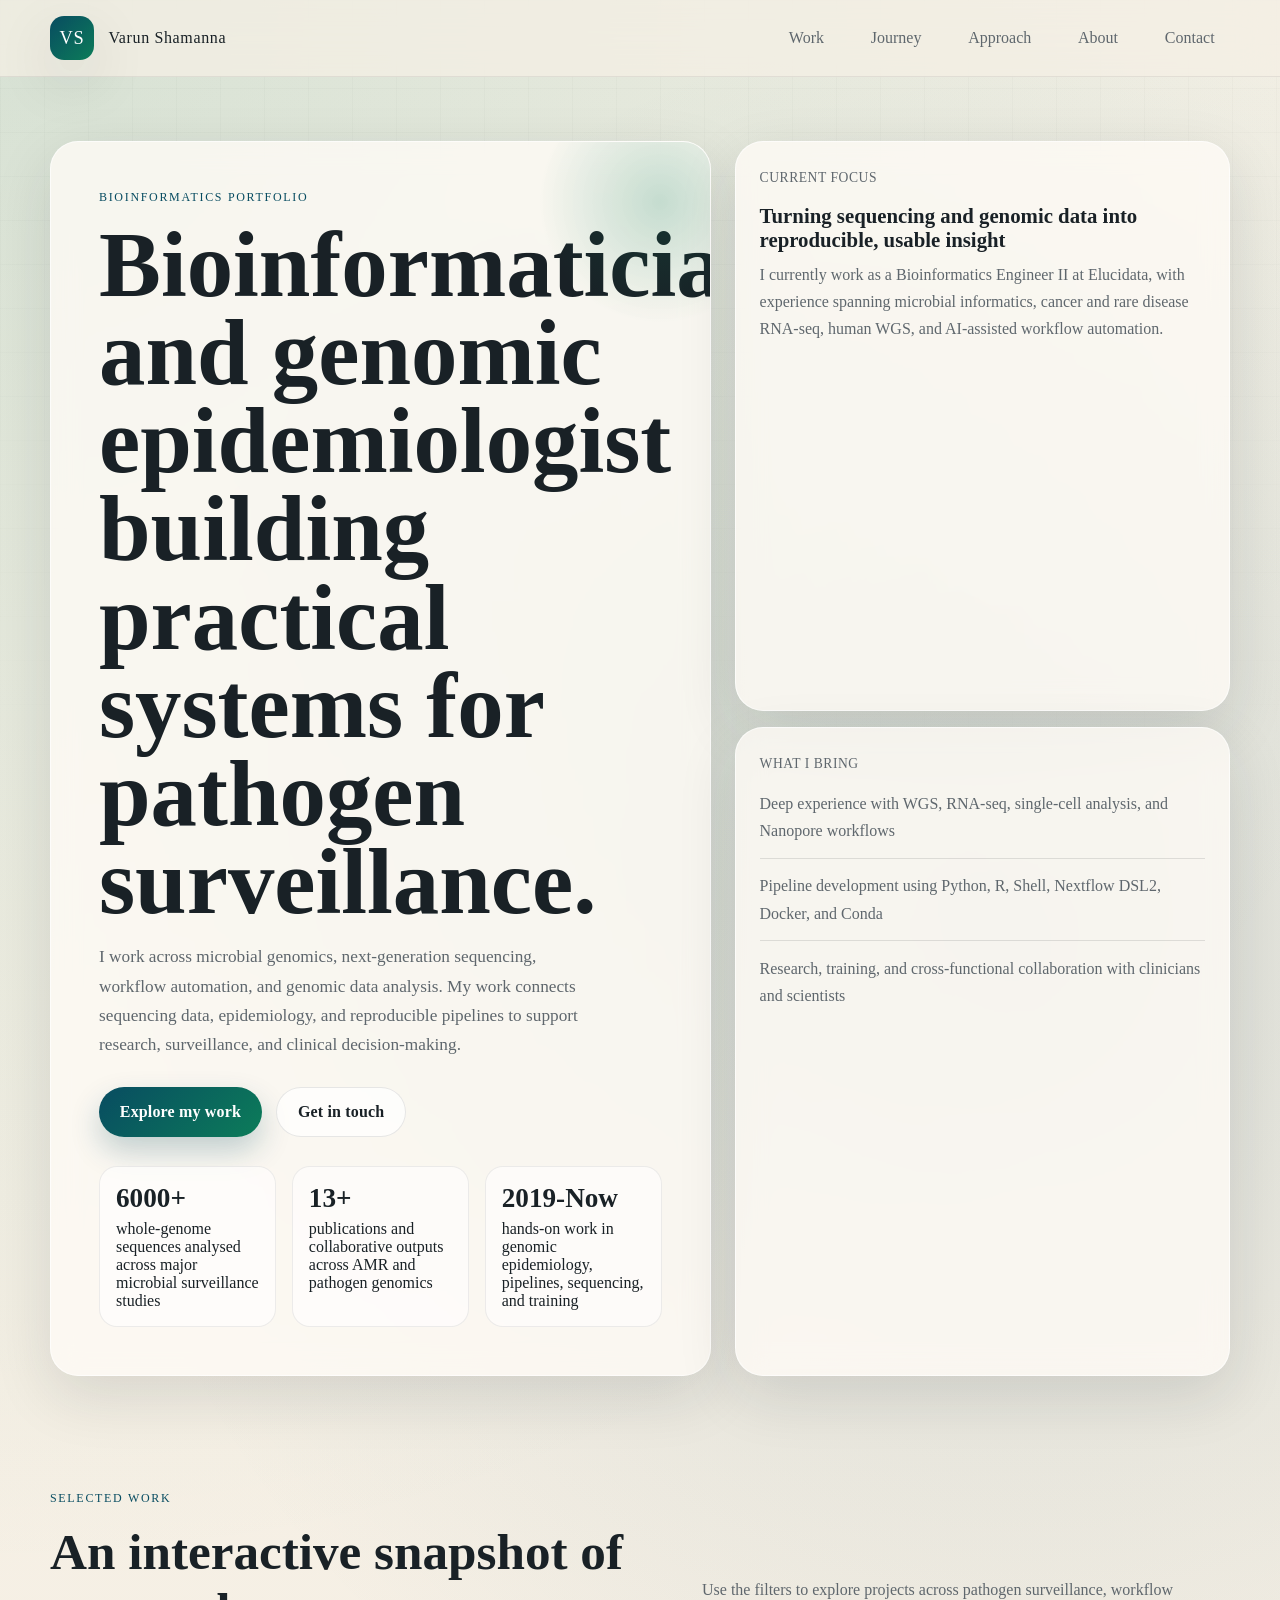
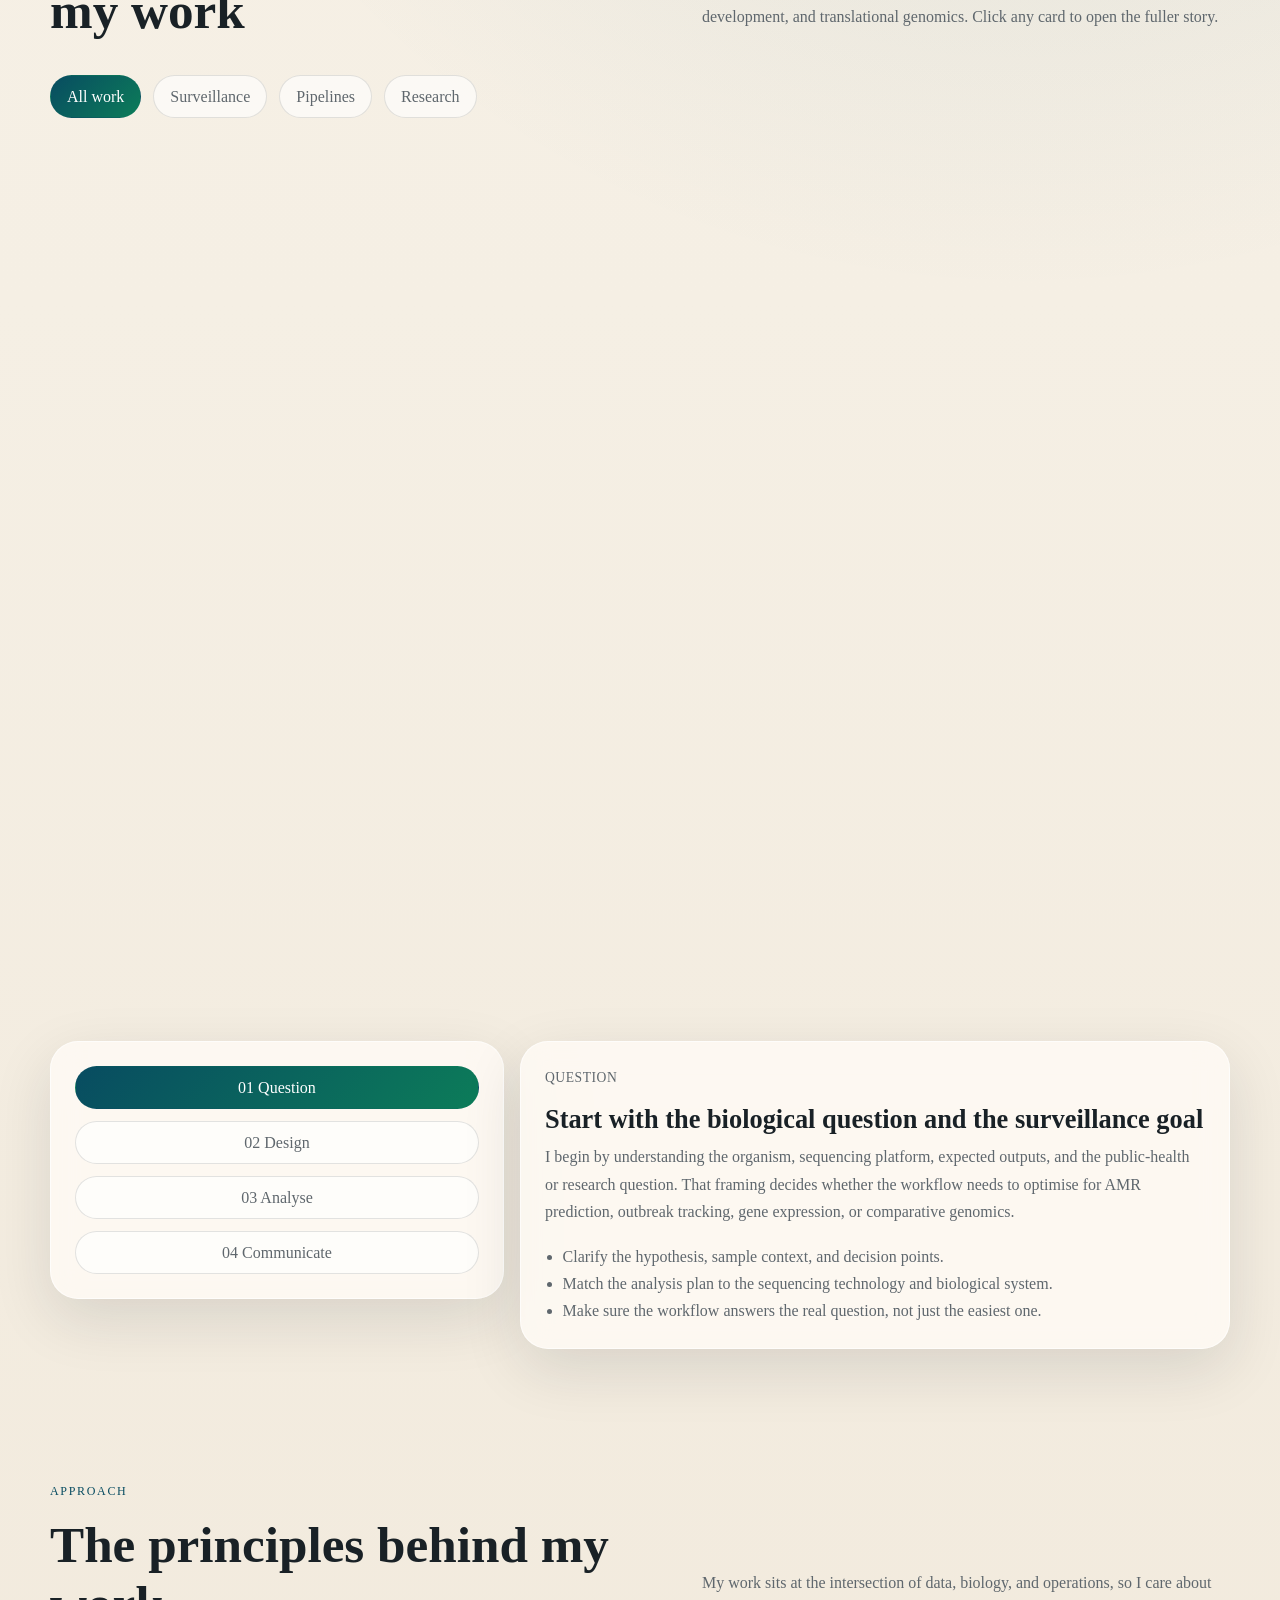
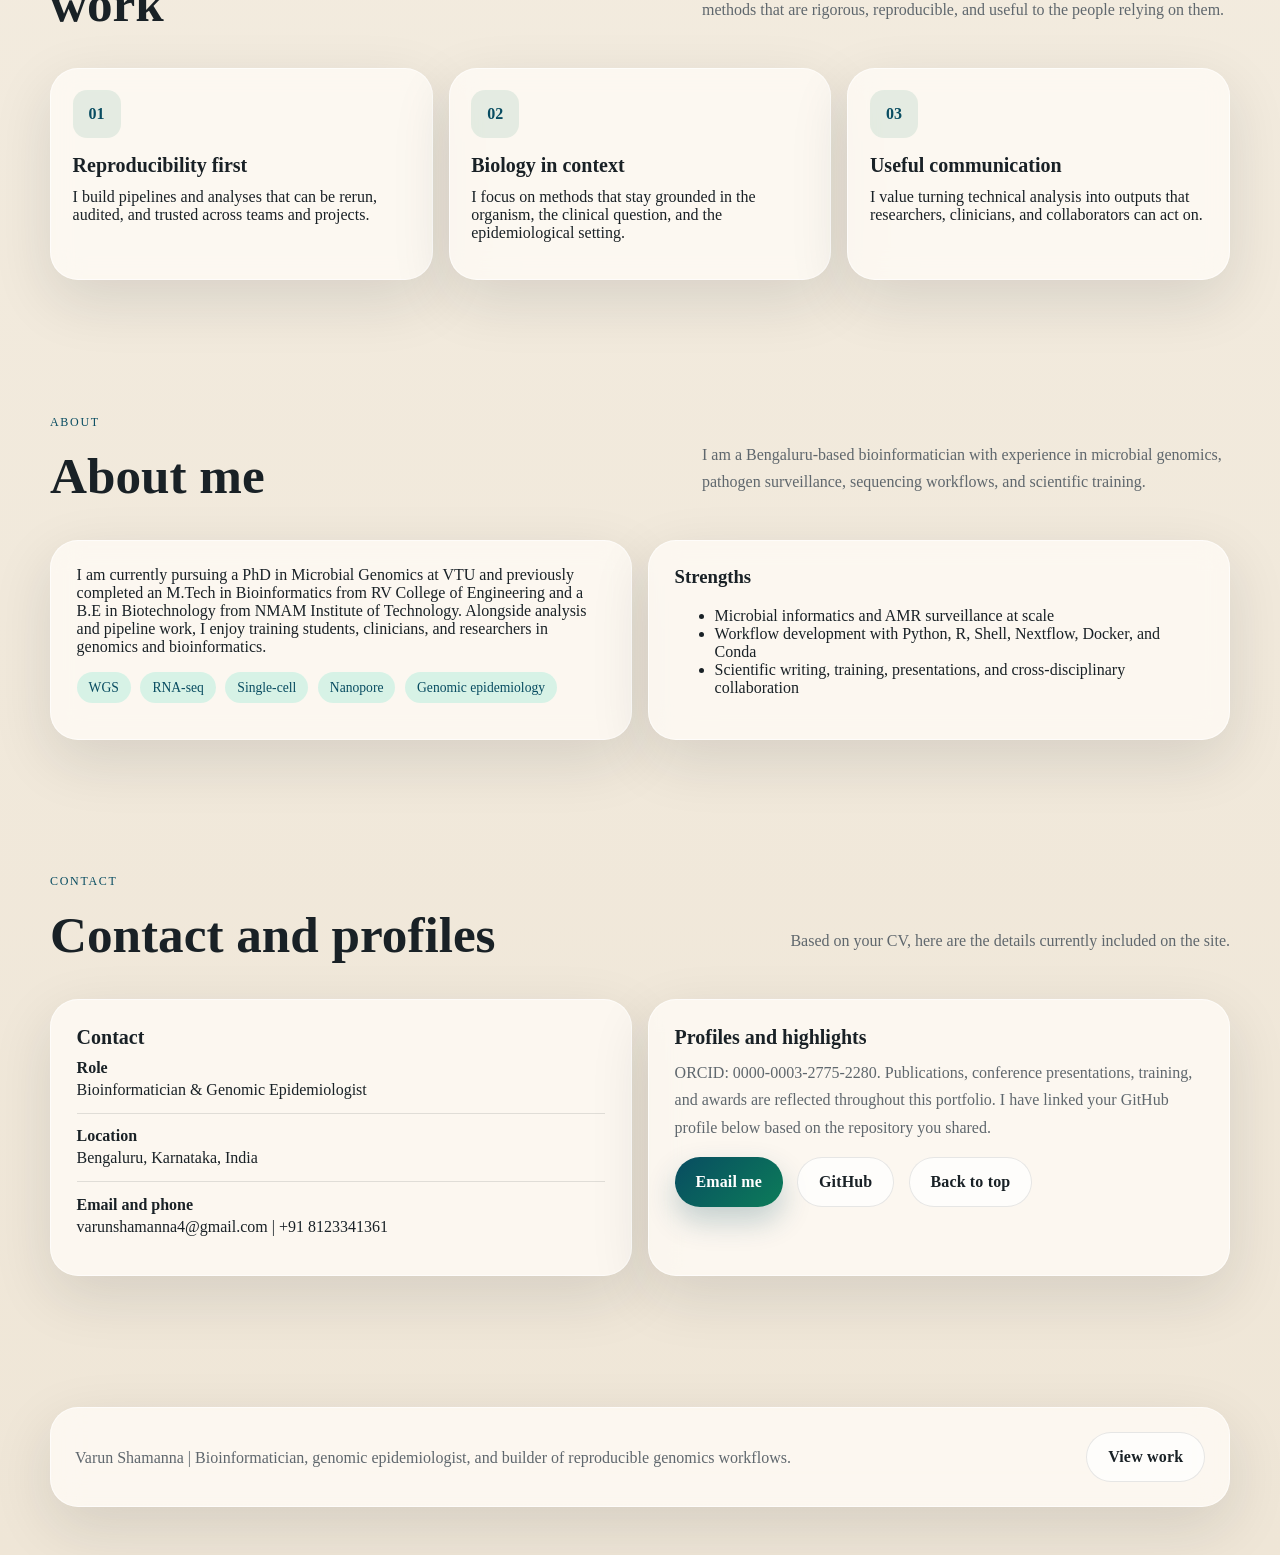
==== index.html @ 7cba9407 "change" ====
<!DOCTYPE html>
<html lang="en">
<head>
    <meta charset="UTF-8">
    <meta name="viewport" content="width=device-width, initial-scale=1.0">
    <title>Varun Shamanna | Bioinformatician & Genomic Epidemiologist</title>
    <style>
        :root {
            --bg: #f5efe4;
            --surface: rgba(255, 252, 247, 0.78);
            --surface-strong: #fffaf2;
            --ink: #192126;
            --muted: #5f676d;
            --accent: #0c7c59;
            --accent-strong: #084c61;
            --accent-soft: #d7f2e6;
            --line: rgba(25, 33, 38, 0.12);
            --shadow: 0 20px 60px rgba(25, 33, 38, 0.12);
            --radius-lg: 28px;
            --radius-md: 18px;
            --radius-sm: 12px;
            --max-width: 1180px;
        }

        * {
            box-sizing: border-box;
        }

        html {
            scroll-behavior: smooth;
        }

        body {
            margin: 0;
            font-family: Georgia, "Times New Roman", serif;
            color: var(--ink);
            background:
                radial-gradient(circle at top left, rgba(12, 124, 89, 0.14), transparent 32%),
                radial-gradient(circle at 80% 20%, rgba(8, 76, 97, 0.12), transparent 24%),
                linear-gradient(180deg, #f8f2e8 0%, #f5efe4 40%, #efe6d7 100%);
            min-height: 100vh;
        }

        body::before {
            content: "";
            position: fixed;
            inset: 0;
            background-image:
                linear-gradient(rgba(25, 33, 38, 0.035) 1px, transparent 1px),
                linear-gradient(90deg, rgba(25, 33, 38, 0.035) 1px, transparent 1px);
            background-size: 44px 44px;
            mask-image: linear-gradient(180deg, rgba(0, 0, 0, 0.6), transparent 90%);
            pointer-events: none;
            z-index: -1;
        }

        a {
            color: inherit;
            text-decoration: none;
        }

        img {
            max-width: 100%;
            display: block;
        }

        .page-shell {
            width: min(calc(100% - 2rem), var(--max-width));
            margin: 0 auto;
        }

        .site-header {
            position: sticky;
            top: 0;
            z-index: 50;
            backdrop-filter: blur(18px);
            background: rgba(245, 239, 228, 0.75);
            border-bottom: 1px solid rgba(25, 33, 38, 0.08);
        }

        .nav-wrap {
            width: min(calc(100% - 2rem), var(--max-width));
            margin: 0 auto;
            display: flex;
            align-items: center;
            justify-content: space-between;
            padding: 1rem 0;
            gap: 1rem;
        }

        .brand {
            display: flex;
            align-items: center;
            gap: 0.9rem;
            font-size: 1rem;
            letter-spacing: 0.04em;
        }

        .brand-mark {
            width: 44px;
            height: 44px;
            border-radius: 14px;
            display: grid;
            place-items: center;
            font-size: 1.15rem;
            color: white;
            background: linear-gradient(135deg, var(--accent-strong), var(--accent));
            box-shadow: var(--shadow);
        }

        .nav-links {
            display: flex;
            align-items: center;
            gap: 1rem;
            flex-wrap: wrap;
        }

        .nav-links a,
        .filter-pill,
        .timeline-tab {
            border: 1px solid transparent;
            transition: transform 160ms ease, background 160ms ease, border-color 160ms ease, color 160ms ease;
        }

        .nav-links a {
            padding: 0.65rem 0.9rem;
            border-radius: 999px;
            color: var(--muted);
        }

        .nav-links a:hover,
        .nav-links a:focus-visible,
        .filter-pill:hover,
        .filter-pill:focus-visible,
        .timeline-tab:hover,
        .timeline-tab:focus-visible {
            transform: translateY(-1px);
            background: rgba(255, 255, 255, 0.6);
            border-color: rgba(25, 33, 38, 0.1);
            color: var(--ink);
            outline: none;
        }

        main {
            padding-bottom: 4rem;
        }

        section {
            padding: 4.2rem 0;
        }

        .hero {
            padding: 4rem 0 3rem;
        }

        .hero-grid {
            display: grid;
            grid-template-columns: 1.2fr 0.9fr;
            gap: 1.5rem;
            align-items: stretch;
        }

        .hero-card,
        .surface-card {
            background: var(--surface);
            border: 1px solid rgba(255, 255, 255, 0.6);
            border-radius: var(--radius-lg);
            box-shadow: var(--shadow);
            backdrop-filter: blur(14px);
        }

        .hero-card {
            padding: 3rem;
            position: relative;
            overflow: hidden;
        }

        .hero-card::after {
            content: "";
            position: absolute;
            width: 240px;
            height: 240px;
            border-radius: 50%;
            background: radial-gradient(circle, rgba(12, 124, 89, 0.22), transparent 72%);
            top: -60px;
            right: -70px;
        }

        .eyebrow {
            margin: 0 0 1rem;
            text-transform: uppercase;
            letter-spacing: 0.14em;
            font-size: 0.75rem;
            color: var(--accent-strong);
        }

        h1, h2, h3, h4, p {
            margin-top: 0;
        }

        h1 {
            font-size: clamp(3rem, 8vw, 5.8rem);
            line-height: 0.95;
            margin-bottom: 1rem;
        }

        .hero-copy {
            max-width: 58ch;
            font-size: 1.08rem;
            line-height: 1.7;
            color: var(--muted);
            margin-bottom: 1.7rem;
        }

        .hero-actions {
            display: flex;
            gap: 0.9rem;
            flex-wrap: wrap;
            margin-bottom: 1.8rem;
        }

        .button,
        .button-secondary {
            display: inline-flex;
            align-items: center;
            justify-content: center;
            gap: 0.55rem;
            padding: 0.95rem 1.3rem;
            border-radius: 999px;
            font-weight: 700;
            letter-spacing: 0.01em;
        }

        .button {
            color: white;
            background: linear-gradient(135deg, var(--accent-strong), var(--accent));
            box-shadow: 0 14px 30px rgba(8, 76, 97, 0.24);
        }

        .button-secondary {
            background: rgba(255, 255, 255, 0.68);
            border: 1px solid rgba(25, 33, 38, 0.1);
        }

        .hero-metrics {
            display: grid;
            grid-template-columns: repeat(3, minmax(0, 1fr));
            gap: 1rem;
        }

        .metric {
            padding: 1rem;
            border-radius: var(--radius-md);
            background: rgba(255, 255, 255, 0.6);
            border: 1px solid rgba(25, 33, 38, 0.08);
        }

        .metric strong {
            display: block;
            font-size: 1.7rem;
            margin-bottom: 0.35rem;
        }

        .hero-side {
            display: grid;
            gap: 1rem;
        }

        .signal-card {
            padding: 1.5rem;
        }

        .signal-card h3 {
            font-size: 1.3rem;
            margin-bottom: 0.6rem;
        }

        .signal-card p,
        .signal-card li,
        .section-intro,
        .timeline-copy p,
        .project-panel p,
        .contact-card p,
        .footer-note {
            color: var(--muted);
            line-height: 1.7;
        }

        .signal-list,
        .project-tags,
        .contact-list {
            list-style: none;
            padding: 0;
            margin: 0;
        }

        .signal-list li,
        .contact-list li {
            padding: 0.85rem 0;
            border-top: 1px solid var(--line);
        }

        .signal-list li:first-child,
        .contact-list li:first-child {
            border-top: 0;
            padding-top: 0;
        }

        .section-heading {
            display: flex;
            justify-content: space-between;
            align-items: end;
            gap: 1rem;
            margin-bottom: 1.8rem;
        }

        .section-heading h2 {
            font-size: clamp(2rem, 4vw, 3.4rem);
            margin-bottom: 0.4rem;
        }

        .section-intro {
            max-width: 66ch;
        }

        .work-controls {
            display: flex;
            gap: 0.75rem;
            flex-wrap: wrap;
            margin-bottom: 1.4rem;
        }

        .filter-pill,
        .timeline-tab {
            font: inherit;
            cursor: pointer;
            border-radius: 999px;
            border: 1px solid rgba(25, 33, 38, 0.12);
            background: rgba(255, 255, 255, 0.62);
            color: var(--muted);
            padding: 0.72rem 1rem;
        }

        .filter-pill.active,
        .timeline-tab.active {
            color: white;
            background: linear-gradient(135deg, var(--accent-strong), var(--accent));
            border-color: transparent;
        }

        .work-layout {
            display: grid;
            grid-template-columns: 1.1fr 0.9fr;
            gap: 1rem;
        }

        .project-grid {
            display: grid;
            grid-template-columns: repeat(2, minmax(0, 1fr));
            gap: 1rem;
        }

        .project-card,
        .principle-card,
        .timeline-card,
        .contact-card {
            padding: 1.35rem;
        }

        .project-card {
            cursor: pointer;
            transition: transform 180ms ease, border-color 180ms ease, background 180ms ease;
        }

        .project-card:hover,
        .project-card:focus-visible {
            transform: translateY(-3px);
            border-color: rgba(12, 124, 89, 0.24);
            outline: none;
        }

        .project-card.active {
            background: linear-gradient(180deg, rgba(255, 255, 255, 0.86), rgba(215, 242, 230, 0.8));
            border-color: rgba(12, 124, 89, 0.24);
        }

        .project-card h3,
        .timeline-card h3,
        .project-panel h3,
        .principle-card h3,
        .contact-card h3 {
            margin-bottom: 0.65rem;
            font-size: 1.25rem;
        }

        .project-meta,
        .timeline-label {
            display: inline-flex;
            align-items: center;
            gap: 0.45rem;
            font-size: 0.85rem;
            letter-spacing: 0.04em;
            text-transform: uppercase;
            color: var(--accent-strong);
            margin-bottom: 0.9rem;
        }

        .project-tags {
            display: flex;
            gap: 0.5rem;
            flex-wrap: wrap;
            margin-top: 0.9rem;
        }

        .project-tags li,
        .skill-chip {
            border-radius: 999px;
            padding: 0.45rem 0.75rem;
            background: var(--accent-soft);
            color: var(--accent-strong);
            font-size: 0.85rem;
        }

        .project-panel {
            padding: 1.6rem;
            min-height: 100%;
        }

        .project-panel ul {
            margin: 1rem 0 0;
            padding-left: 1.1rem;
            color: var(--muted);
            line-height: 1.7;
        }

        .project-panel li + li {
            margin-top: 0.55rem;
        }

        .timeline-layout {
            display: grid;
            grid-template-columns: 0.78fr 1.22fr;
            gap: 1rem;
            align-items: start;
        }

        .timeline-nav,
        .timeline-copy {
            padding: 1.5rem;
        }

        .timeline-nav {
            display: grid;
            gap: 0.75rem;
        }

        .timeline-copy h3 {
            font-size: 1.65rem;
            margin-bottom: 0.55rem;
        }

        .timeline-copy ul {
            margin: 1.1rem 0 0;
            padding-left: 1.1rem;
            color: var(--muted);
            line-height: 1.7;
        }

        .principles-grid {
            display: grid;
            grid-template-columns: repeat(3, minmax(0, 1fr));
            gap: 1rem;
        }

        .principle-card {
            min-height: 100%;
        }

        .principle-icon {
            width: 3rem;
            height: 3rem;
            display: grid;
            place-items: center;
            border-radius: 14px;
            margin-bottom: 1rem;
            background: rgba(12, 124, 89, 0.1);
            color: var(--accent-strong);
            font-weight: 700;
        }

        .about-grid,
        .contact-grid {
            display: grid;
            grid-template-columns: 1fr 1fr;
            gap: 1rem;
        }

        .about-card,
        .contact-card {
            padding: 1.6rem;
        }

        .skills-wrap {
            display: flex;
            gap: 0.6rem;
            flex-wrap: wrap;
            margin-top: 1rem;
        }

        .contact-list strong {
            display: block;
            margin-bottom: 0.25rem;
            color: var(--ink);
        }

        .footer {
            padding: 0 0 3rem;
        }

        .footer-card {
            padding: 1.5rem;
            display: flex;
            justify-content: space-between;
            gap: 1rem;
            align-items: center;
            flex-wrap: wrap;
        }

        .footer-note {
            margin-bottom: 0;
        }

        .reveal {
            opacity: 0;
            transform: translateY(22px);
            transition: opacity 560ms ease, transform 560ms ease;
        }

        .reveal.is-visible {
            opacity: 1;
            transform: translateY(0);
        }

        @media (max-width: 980px) {
            .hero-grid,
            .work-layout,
            .timeline-layout,
            .about-grid,
            .contact-grid,
            .principles-grid {
                grid-template-columns: 1fr;
            }

            .project-grid {
                grid-template-columns: 1fr;
            }

            .hero-card {
                padding: 2rem;
            }
        }

        @media (max-width: 640px) {
            .nav-wrap,
            .section-heading,
            .footer-card {
                align-items: start;
            }

            .hero {
                padding-top: 2rem;
            }

            .hero-card,
            .signal-card,
            .timeline-nav,
            .timeline-copy,
            .project-panel,
            .about-card,
            .contact-card {
                padding: 1.3rem;
            }

            h1 {
                font-size: clamp(2.6rem, 18vw, 4rem);
            }

            .hero-metrics {
                grid-template-columns: 1fr;
            }
        }
    </style>
</head>
<body>
    <header class="site-header">
        <div class="nav-wrap">
            <a class="brand" href="#top" aria-label="Varun Shamanna home">
                <span class="brand-mark">VS</span>
                <span>Varun Shamanna</span>
            </a>
            <nav class="nav-links" aria-label="Main navigation">
                <a href="#work">Work</a>
                <a href="#journey">Journey</a>
                <a href="#approach">Approach</a>
                <a href="#about">About</a>
                <a href="#contact">Contact</a>
            </nav>
        </div>
    </header>

    <main id="top">
        <section class="hero">
            <div class="page-shell hero-grid">
                <div class="hero-card reveal">
                    <p class="eyebrow">Bioinformatics Portfolio</p>
                    <h1>Bioinformatician and genomic epidemiologist building practical systems for pathogen surveillance.</h1>
                    <p class="hero-copy">
                        I work across microbial genomics, next-generation sequencing, workflow automation, and
                        genomic data analysis. My work connects sequencing data, epidemiology, and reproducible
                        pipelines to support research, surveillance, and clinical decision-making.
                    </p>
                    <div class="hero-actions">
                        <a class="button" href="#work">Explore my work</a>
                        <a class="button-secondary" href="#contact">Get in touch</a>
                    </div>
                    <div class="hero-metrics" aria-label="Highlights">
                        <div class="metric">
                            <strong>6000+</strong>
                            <span>whole-genome sequences analysed across major microbial surveillance studies</span>
                        </div>
                        <div class="metric">
                            <strong>13+</strong>
                            <span>publications and collaborative outputs across AMR and pathogen genomics</span>
                        </div>
                        <div class="metric">
                            <strong>2019-Now</strong>
                            <span>hands-on work in genomic epidemiology, pipelines, sequencing, and training</span>
                        </div>
                    </div>
                </div>

                <div class="hero-side">
                    <article class="surface-card signal-card reveal">
                        <p class="project-meta">Current focus</p>
                        <h3>Turning sequencing and genomic data into reproducible, usable insight</h3>
                        <p>
                            I currently work as a Bioinformatics Engineer II at Elucidata, with experience spanning
                            microbial informatics, cancer and rare disease RNA-seq, human WGS, and AI-assisted
                            workflow automation.
                        </p>
                    </article>

                    <article class="surface-card signal-card reveal">
                        <p class="project-meta">What I bring</p>
                        <ul class="signal-list">
                            <li>Deep experience with WGS, RNA-seq, single-cell analysis, and Nanopore workflows</li>
                            <li>Pipeline development using Python, R, Shell, Nextflow DSL2, Docker, and Conda</li>
                            <li>Research, training, and cross-functional collaboration with clinicians and scientists</li>
                        </ul>
                    </article>
                </div>
            </div>
        </section>

        <section id="work">
            <div class="page-shell">
                <div class="section-heading reveal">
                    <div>
                        <p class="eyebrow">Selected Work</p>
                        <h2>An interactive snapshot of my work</h2>
                    </div>
                    <p class="section-intro">
                        Use the filters to explore projects across pathogen surveillance, workflow development, and
                        translational genomics. Click any card to open the fuller story.
                    </p>
                </div>

                <div class="work-controls reveal" aria-label="Project filters">
                    <button class="filter-pill active" type="button" data-filter="all">All work</button>
                    <button class="filter-pill" type="button" data-filter="surveillance">Surveillance</button>
                    <button class="filter-pill" type="button" data-filter="pipelines">Pipelines</button>
                    <button class="filter-pill" type="button" data-filter="research">Research</button>
                </div>

                <div class="work-layout">
                    <div class="project-grid" id="projectGrid">
                        <article class="surface-card project-card reveal active" tabindex="0" data-category="surveillance pipelines research" data-project="ghru">
                            <p class="project-meta">Genomic Surveillance</p>
                            <h3>Genomic Surveillance of AMR</h3>
                            <p>Analysed pathogen genomes and helped build infrastructure that supported genomic AMR surveillance in India.</p>
                            <ul class="project-tags">
                                <li>AMR genomics</li>
                                <li>Public health</li>
                            </ul>
                        </article>

                        <article class="surface-card project-card reveal" tabindex="0" data-category="surveillance research" data-project="gps">
                            <p class="project-meta">Global Surveillance</p>
                            <h3>Global Pneumococcal Sequencing</h3>
                            <p>Worked on pneumococcal genome analysis, AMR prediction, and curated datasets for global surveillance efforts.</p>
                            <ul class="project-tags">
                                <li>Pneumococcal genomics</li>
                                <li>AMR prediction</li>
                            </ul>
                        </article>

                        <article class="surface-card project-card reveal" tabindex="0" data-category="pipelines surveillance" data-project="nanopore">
                            <p class="project-meta">Workflow Engineering</p>
                            <h3>Nanopore Analysis Pipelines</h3>
                            <p>Developed protocols and analysis pipelines for basecalling, assembly, polishing, variant calling, and plasmid reconstruction.</p>
                            <ul class="project-tags">
                                <li>Nanopore</li>
                                <li>Nextflow</li>
                            </ul>
                        </article>

                        <article class="surface-card project-card reveal" tabindex="0" data-category="research pipelines" data-project="elucidata">
                            <p class="project-meta">Translational Bioinformatics</p>
                            <h3>Elucidata Bioinformatics Work</h3>
                            <p>Supporting human WGS, bulk RNA-seq, single-cell RNA-seq, and AI agent workflows for biomedical analysis.</p>
                            <ul class="project-tags">
                                <li>scRNA-seq</li>
                                <li>Human genomics</li>
                            </ul>
                        </article>
                    </div>

                    <aside class="surface-card project-panel reveal" id="projectPanel" aria-live="polite">
                        <p class="project-meta">Project spotlight</p>
                        <h3>Genomic Surveillance of AMR</h3>
                        <p>
                            At the Central Research Laboratory, KIMS, I contributed to national-scale genomic
                            surveillance efforts by analysing pathogen sequence data, linking it with anonymised
                            patient information, and supporting the infrastructure needed for sustained AMR monitoring.
                        </p>
                        <ul>
                            <li>Analysed more than 6000 whole-genome sequences of ESKAPE pathogens.</li>
                            <li>Created Nextflow pipelines and custom scripts for routine WGS analysis.</li>
                            <li>Helped translate genomic findings into public-health and research value.</li>
                        </ul>
                    </aside>
                </div>
            </div>
        </section>

        <section id="journey">
            <div class="page-shell">
                <div class="section-heading reveal">
                    <div>
                        <p class="eyebrow">Journey</p>
                        <h2>How I move genomic projects from raw data to usable evidence</h2>
                    </div>
                    <p class="section-intro">
                        This timeline shows how I approach sequencing and analysis work, from experimental goals to
                        reproducible outputs and scientific communication.
                    </p>
                </div>

                <div class="timeline-layout">
                    <div class="surface-card timeline-nav reveal" role="tablist" aria-label="Project journey">
                        <button class="timeline-tab active" type="button" role="tab" aria-selected="true" data-stage="discover">01 Question</button>
                        <button class="timeline-tab" type="button" role="tab" aria-selected="false" data-stage="shape">02 Design</button>
                        <button class="timeline-tab" type="button" role="tab" aria-selected="false" data-stage="build">03 Analyse</button>
                        <button class="timeline-tab" type="button" role="tab" aria-selected="false" data-stage="refine">04 Communicate</button>
                    </div>

                    <article class="surface-card timeline-copy reveal" id="timelinePanel">
                        <p class="timeline-label">Question</p>
                        <h3>Start with the biological question and the surveillance goal</h3>
                        <p>
                            I begin by understanding the organism, sequencing platform, expected outputs, and the
                            public-health or research question. That framing decides whether the workflow needs to
                            optimise for AMR prediction, outbreak tracking, gene expression, or comparative genomics.
                        </p>
                        <ul>
                            <li>Clarify the hypothesis, sample context, and decision points.</li>
                            <li>Match the analysis plan to the sequencing technology and biological system.</li>
                            <li>Make sure the workflow answers the real question, not just the easiest one.</li>
                        </ul>
                    </article>
                </div>
            </div>
        </section>

        <section id="approach">
            <div class="page-shell">
                <div class="section-heading reveal">
                    <div>
                        <p class="eyebrow">Approach</p>
                        <h2>The principles behind my work</h2>
                    </div>
                    <p class="section-intro">
                        My work sits at the intersection of data, biology, and operations, so I care about methods
                        that are rigorous, reproducible, and useful to the people relying on them.
                    </p>
                </div>

                <div class="principles-grid">
                    <article class="surface-card principle-card reveal">
                        <div class="principle-icon">01</div>
                        <h3>Reproducibility first</h3>
                        <p>I build pipelines and analyses that can be rerun, audited, and trusted across teams and projects.</p>
                    </article>
                    <article class="surface-card principle-card reveal">
                        <div class="principle-icon">02</div>
                        <h3>Biology in context</h3>
                        <p>I focus on methods that stay grounded in the organism, the clinical question, and the epidemiological setting.</p>
                    </article>
                    <article class="surface-card principle-card reveal">
                        <div class="principle-icon">03</div>
                        <h3>Useful communication</h3>
                        <p>I value turning technical analysis into outputs that researchers, clinicians, and collaborators can act on.</p>
                    </article>
                </div>
            </div>
        </section>

        <section id="about">
            <div class="page-shell">
                <div class="section-heading reveal">
                    <div>
                        <p class="eyebrow">About</p>
                        <h2>About me</h2>
                    </div>
                    <p class="section-intro">
                        I am a Bengaluru-based bioinformatician with experience in microbial genomics, pathogen
                        surveillance, sequencing workflows, and scientific training.
                    </p>
                </div>

                <div class="about-grid">
                    <article class="surface-card about-card reveal">
                        <p>
                            I am currently pursuing a PhD in Microbial Genomics at VTU and previously completed an
                            M.Tech in Bioinformatics from RV College of Engineering and a B.E in Biotechnology from
                            NMAM Institute of Technology. Alongside analysis and pipeline work, I enjoy training
                            students, clinicians, and researchers in genomics and bioinformatics.
                        </p>
                        <div class="skills-wrap" aria-label="Possible focus areas">
                            <span class="skill-chip">WGS</span>
                            <span class="skill-chip">RNA-seq</span>
                            <span class="skill-chip">Single-cell</span>
                            <span class="skill-chip">Nanopore</span>
                            <span class="skill-chip">Genomic epidemiology</span>
                        </div>
                    </article>

                    <article class="surface-card about-card reveal">
                        <h3>Strengths</h3>
                        <ul>
                            <li>Microbial informatics and AMR surveillance at scale</li>
                            <li>Workflow development with Python, R, Shell, Nextflow, Docker, and Conda</li>
                            <li>Scientific writing, training, presentations, and cross-disciplinary collaboration</li>
                        </ul>
                    </article>
                </div>
            </div>
        </section>

        <section id="contact">
            <div class="page-shell">
                <div class="section-heading reveal">
                    <div>
                        <p class="eyebrow">Contact</p>
                        <h2>Contact and profiles</h2>
                    </div>
                    <p class="section-intro">
                        Based on your CV, here are the details currently included on the site.
                    </p>
                </div>

                <div class="contact-grid">
                    <article class="surface-card contact-card reveal">
                        <h3>Contact</h3>
                        <ul class="contact-list">
                            <li>
                                <strong>Role</strong>
                                Bioinformatician &amp; Genomic Epidemiologist
                            </li>
                            <li>
                                <strong>Location</strong>
                                Bengaluru, Karnataka, India
                            </li>
                            <li>
                                <strong>Email and phone</strong>
                                varunshamanna4@gmail.com | +91 8123341361
                            </li>
                        </ul>
                    </article>

                    <article class="surface-card contact-card reveal">
                        <h3>Profiles and highlights</h3>
                        <p>
                            ORCID: 0000-0003-2775-2280. Publications, conference presentations, training, and awards
                            are reflected throughout this portfolio. I have linked your GitHub profile below based on
                            the repository you shared.
                        </p>
                        <div class="hero-actions">
                            <a class="button" href="mailto:varunshamanna4@gmail.com">Email me</a>
                            <a class="button-secondary" href="https://github.com/varunshamanna">GitHub</a>
                            <a class="button-secondary" href="#top">Back to top</a>
                        </div>
                    </article>
                </div>
            </div>
        </section>
    </main>

    <footer class="footer">
        <div class="page-shell">
            <div class="surface-card footer-card reveal">
                <p class="footer-note">Varun Shamanna | Bioinformatician, genomic epidemiologist, and builder of reproducible genomics workflows.</p>
                <a class="button-secondary" href="#work">View work</a>
            </div>
        </div>
    </footer>

    <script>
        const projectContent = {
            ghru: {
                label: "Project spotlight",
                title: "Genomic Surveillance of AMR",
                copy: "As part of the NIHR-funded Global Health Research Unit work in India, I analysed pathogen sequencing data and supported lab and compute infrastructure that enabled large-scale antimicrobial resistance surveillance.",
                bullets: [
                    "Analysed pathogen genomes together with anonymised metadata to understand resistance patterns.",
                    "Created workflows and scripts for routine WGS analysis and interpretation.",
                    "Supported local, regional, and national genomic surveillance efforts."
                ]
            },
            gps: {
                label: "Project spotlight",
                title: "Global Pneumococcal Sequencing Project",
                copy: "Within the GPS India node, I analysed pneumococcal genomes using established surveillance pipelines and contributed curated datasets to global efforts focused on lineages, serotypes, and antimicrobial resistance.",
                bullets: [
                    "Used the GPS pipeline for serotyping, GPSC typing, and AMR prediction.",
                    "Led substudy work on surface proteins and non-typeable isolates.",
                    "Contributed data and analysis relevant to vaccine and surveillance insights."
                ]
            },
            nanopore: {
                label: "Project spotlight",
                title: "Nanopore Analysis Pipelines",
                copy: "I developed nanopore sequencing protocols and pipelines for projects that required end-to-end handling of long-read data, from raw signals to cleaned assemblies and variant calls.",
                bullets: [
                    "Worked on basecalling, demultiplexing, assembly, polishing, and variant calling.",
                    "Built reproducible workflows that could support routine sequencing activity.",
                    "Extended the analysis to plasmid reconstruction and downstream microbial interpretation."
                ]
            },
            elucidata: {
                label: "Project spotlight",
                title: "Elucidata Bioinformatics Work",
                copy: "At Elucidata, I work on human genomics and transcriptomics problems across cancer and inborn metabolic disorders, while also building AI agents to automate repeated bioinformatics workflows.",
                bullets: [
                    "Analyse human WGS to call and annotate somatic and germline variants.",
                    "Work on bulk RNA-seq and single-cell RNA-seq analysis for translational projects.",
                    "Build custom AI agents to streamline analysis and reporting workflows."
                ]
            }
        };

        const timelineContent = {
            discover: {
                label: "Question",
                title: "Start with the biological question and the surveillance goal",
                copy: "I first identify the organism, sequencing platform, study design, and the exact research or public-health decision the analysis needs to support.",
                bullets: [
                    "Clarify the clinical, epidemiological, or experimental objective.",
                    "Choose outputs that are actually useful for the team receiving them.",
                    "Align the pipeline plan to the biology and available metadata."
                ]
            },
            shape: {
                label: "Design",
                title: "Design a workflow that is rigorous and reproducible",
                copy: "Once the question is clear, I define the workflow, tools, quality-control steps, and expected outputs so the analysis stays transparent and scalable.",
                bullets: [
                    "Select the right combination of tools, references, and QC steps.",
                    "Build around reproducibility using scripts, notebooks, or workflow engines.",
                    "Plan for scale, handoff, and future reruns from the start."
                ]
            },
            build: {
                label: "Analyse",
                title: "Run the analysis and extract interpretable signal",
                copy: "This is where I execute the pipeline, review QC, interpret the output, and iterate where needed until the results are reliable and biologically meaningful.",
                bullets: [
                    "Process sequencing data using reproducible tools and structured checks.",
                    "Interpret variants, expression patterns, phylogenomics, or AMR results in context.",
                    "Refine the workflow when the data or question demands it."
                ]
            },
            refine: {
                label: "Communicate",
                title: "Turn the results into something collaborators can use",
                copy: "I care about making outputs understandable and actionable, whether that means manuscripts, reports, dashboards, workshop sessions, or technical documentation.",
                bullets: [
                    "Summarise the findings clearly for scientists, clinicians, or collaborators.",
                    "Document methods so the work can be repeated and trusted.",
                    "Share knowledge through publications, presentations, and training."
                ]
            }
        };

        const filterButtons = document.querySelectorAll(".filter-pill");
        const projectCards = document.querySelectorAll(".project-card");
        const projectPanel = document.getElementById("projectPanel");
        const timelineButtons = document.querySelectorAll(".timeline-tab");
        const timelinePanel = document.getElementById("timelinePanel");

        function renderProject(projectKey) {
            const content = projectContent[projectKey];
            if (!content) {
                return;
            }

            projectPanel.innerHTML = `
                <p class="project-meta">${content.label}</p>
                <h3>${content.title}</h3>
                <p>${content.copy}</p>
                <ul>${content.bullets.map((item) => `<li>${item}</li>`).join("")}</ul>
            `;
        }

        function renderTimeline(stageKey) {
            const content = timelineContent[stageKey];
            if (!content) {
                return;
            }

            timelinePanel.innerHTML = `
                <p class="timeline-label">${content.label}</p>
                <h3>${content.title}</h3>
                <p>${content.copy}</p>
                <ul>${content.bullets.map((item) => `<li>${item}</li>`).join("")}</ul>
            `;
        }

        filterButtons.forEach((button) => {
            button.addEventListener("click", () => {
                filterButtons.forEach((item) => item.classList.remove("active"));
                button.classList.add("active");

                const activeFilter = button.dataset.filter;
                let firstVisibleCard = null;

                projectCards.forEach((card) => {
                    const categories = card.dataset.category.split(" ");
                    const matches = activeFilter === "all" || categories.includes(activeFilter);

                    card.style.display = matches ? "" : "none";

                    if (matches && !firstVisibleCard) {
                        firstVisibleCard = card;
                    }
                });

                if (firstVisibleCard) {
                    projectCards.forEach((card) => card.classList.remove("active"));
                    firstVisibleCard.classList.add("active");
                    renderProject(firstVisibleCard.dataset.project);
                }
            });
        });

        projectCards.forEach((card) => {
            const activateCard = () => {
                projectCards.forEach((item) => item.classList.remove("active"));
                card.classList.add("active");
                renderProject(card.dataset.project);
            };

            card.addEventListener("click", activateCard);
            card.addEventListener("keydown", (event) => {
                if (event.key === "Enter" || event.key === " ") {
                    event.preventDefault();
                    activateCard();
                }
            });
        });

        timelineButtons.forEach((button) => {
            button.addEventListener("click", () => {
                timelineButtons.forEach((item) => {
                    item.classList.remove("active");
                    item.setAttribute("aria-selected", "false");
                });

                button.classList.add("active");
                button.setAttribute("aria-selected", "true");
                renderTimeline(button.dataset.stage);
            });
        });

        const observer = new IntersectionObserver((entries) => {
            entries.forEach((entry) => {
                if (entry.isIntersecting) {
                    entry.target.classList.add("is-visible");
                    observer.unobserve(entry.target);
                }
            });
        }, { threshold: 0.14 });

        document.querySelectorAll(".reveal").forEach((element) => observer.observe(element));
    </script>
</body>
</html>
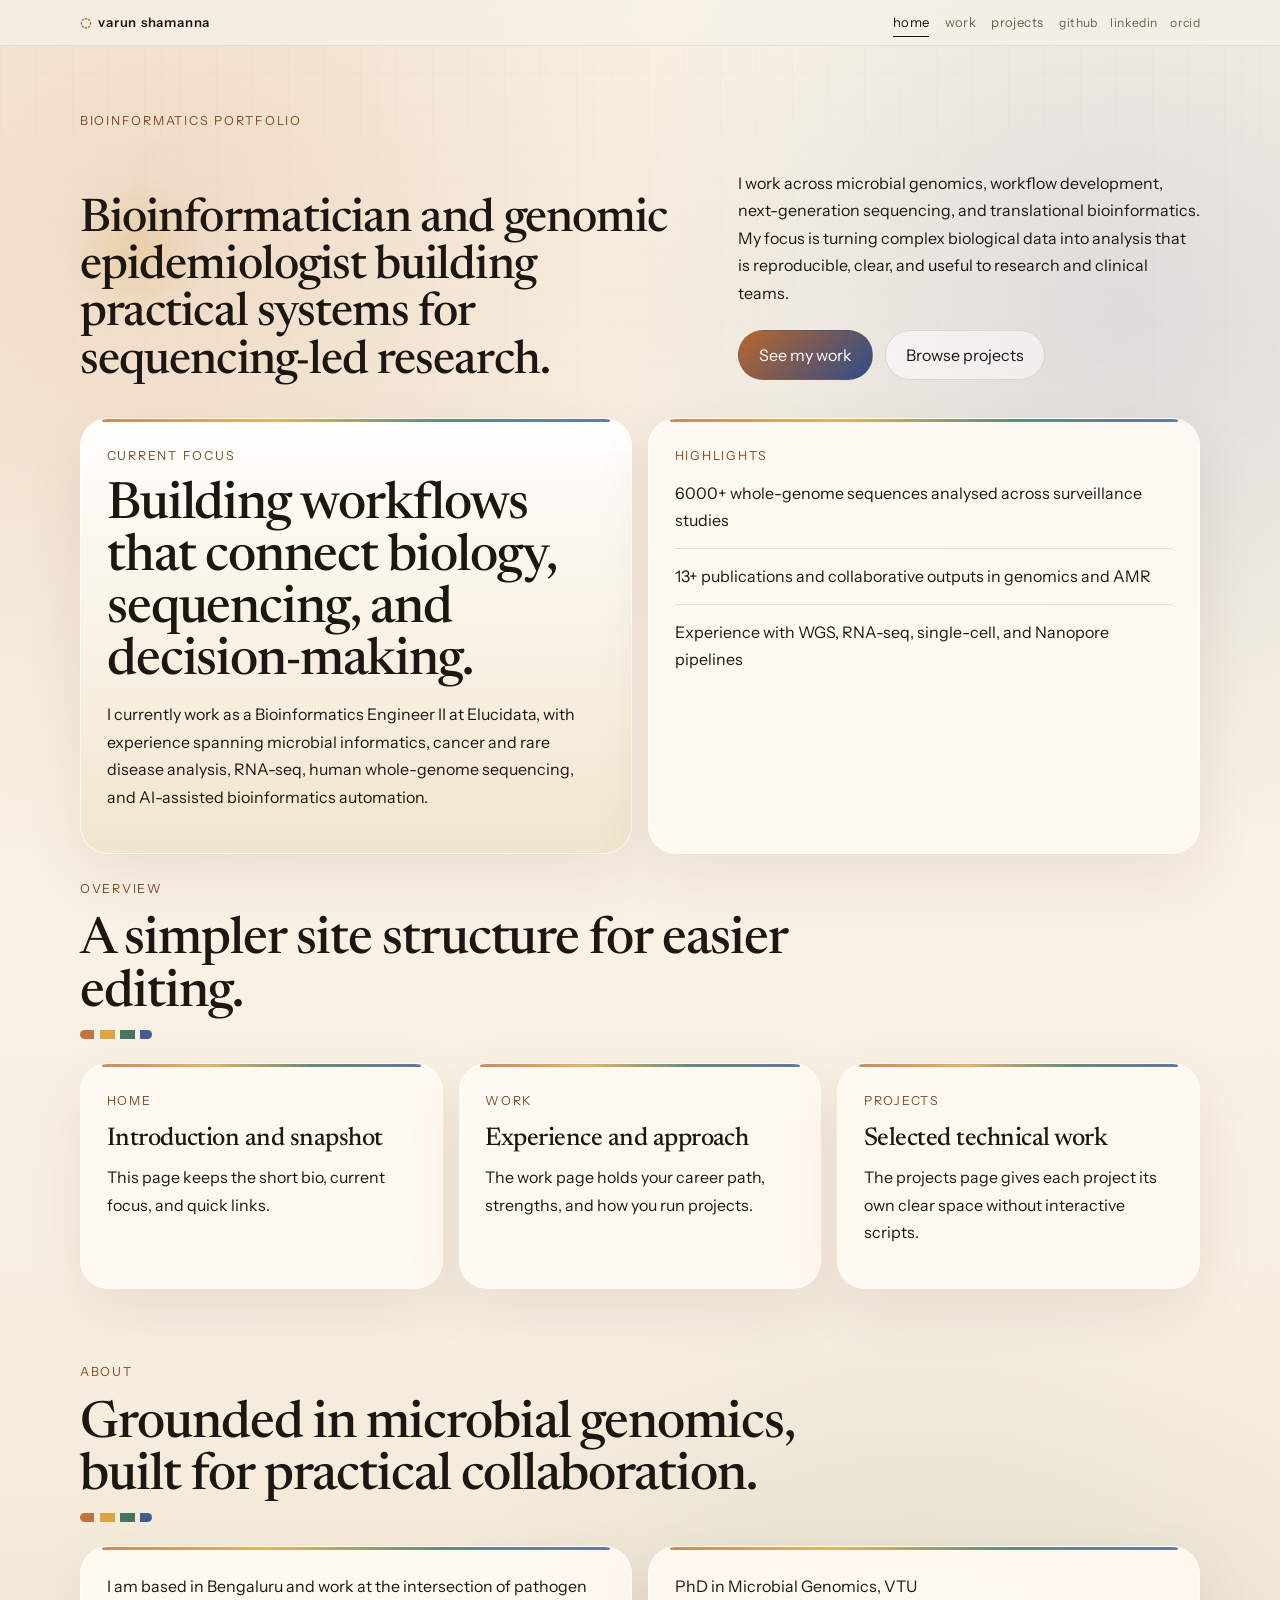
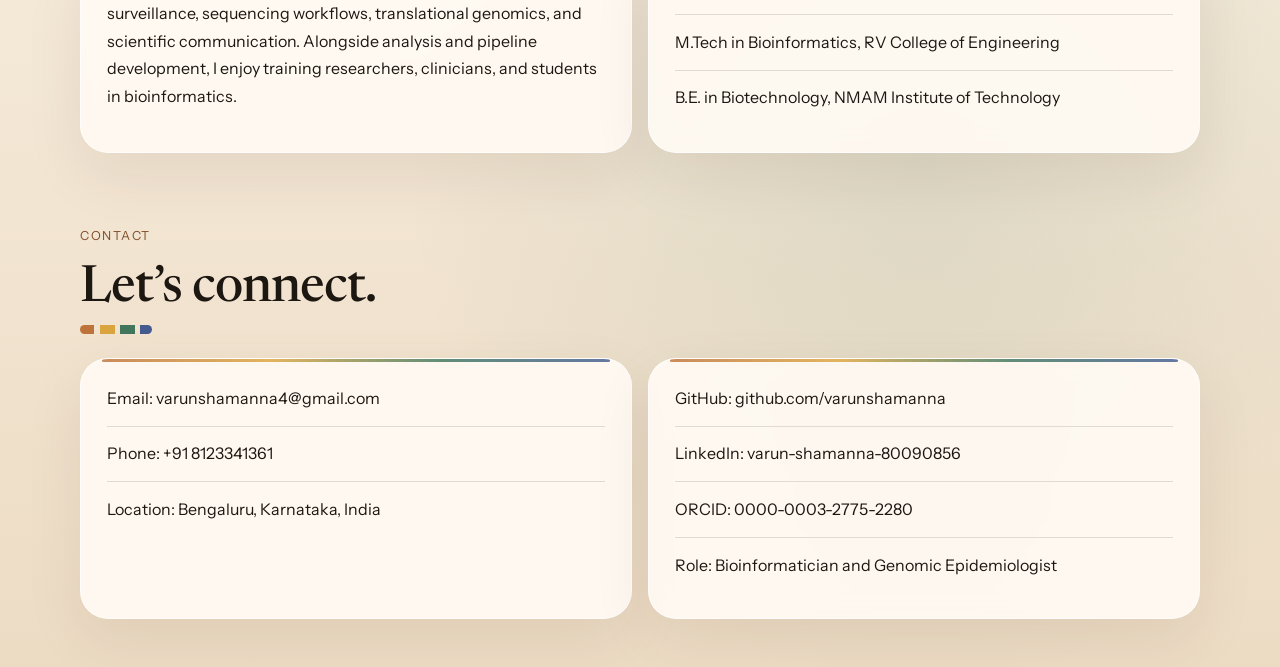
==== commit e9bc84de: "adding theme and links" ====
--- a/index.html
+++ b/index.html
@@ -3,1105 +3,144 @@
 <head>
     <meta charset="UTF-8">
     <meta name="viewport" content="width=device-width, initial-scale=1.0">
-    <title>Varun Shamanna | Bioinformatician & Genomic Epidemiologist</title>
-    <style>
-        :root {
-            --bg: #f5efe4;
-            --surface: rgba(255, 252, 247, 0.78);
-            --surface-strong: #fffaf2;
-            --ink: #192126;
-            --muted: #5f676d;
-            --accent: #0c7c59;
-            --accent-strong: #084c61;
-            --accent-soft: #d7f2e6;
-            --line: rgba(25, 33, 38, 0.12);
-            --shadow: 0 20px 60px rgba(25, 33, 38, 0.12);
-            --radius-lg: 28px;
-            --radius-md: 18px;
-            --radius-sm: 12px;
-            --max-width: 1180px;
-        }
-
-        * {
-            box-sizing: border-box;
-        }
-
-        html {
-            scroll-behavior: smooth;
-        }
-
-        body {
-            margin: 0;
-            font-family: Georgia, "Times New Roman", serif;
-            color: var(--ink);
-            background:
-                radial-gradient(circle at top left, rgba(12, 124, 89, 0.14), transparent 32%),
-                radial-gradient(circle at 80% 20%, rgba(8, 76, 97, 0.12), transparent 24%),
-                linear-gradient(180deg, #f8f2e8 0%, #f5efe4 40%, #efe6d7 100%);
-            min-height: 100vh;
-        }
-
-        body::before {
-            content: "";
-            position: fixed;
-            inset: 0;
-            background-image:
-                linear-gradient(rgba(25, 33, 38, 0.035) 1px, transparent 1px),
-                linear-gradient(90deg, rgba(25, 33, 38, 0.035) 1px, transparent 1px);
-            background-size: 44px 44px;
-            mask-image: linear-gradient(180deg, rgba(0, 0, 0, 0.6), transparent 90%);
-            pointer-events: none;
-            z-index: -1;
-        }
-
-        a {
-            color: inherit;
-            text-decoration: none;
-        }
-
-        img {
-            max-width: 100%;
-            display: block;
-        }
-
-        .page-shell {
-            width: min(calc(100% - 2rem), var(--max-width));
-            margin: 0 auto;
-        }
-
-        .site-header {
-            position: sticky;
-            top: 0;
-            z-index: 50;
-            backdrop-filter: blur(18px);
-            background: rgba(245, 239, 228, 0.75);
-            border-bottom: 1px solid rgba(25, 33, 38, 0.08);
-        }
-
-        .nav-wrap {
-            width: min(calc(100% - 2rem), var(--max-width));
-            margin: 0 auto;
-            display: flex;
-            align-items: center;
-            justify-content: space-between;
-            padding: 1rem 0;
-            gap: 1rem;
-        }
-
-        .brand {
-            display: flex;
-            align-items: center;
-            gap: 0.9rem;
-            font-size: 1rem;
-            letter-spacing: 0.04em;
-        }
-
-        .brand-mark {
-            width: 44px;
-            height: 44px;
-            border-radius: 14px;
-            display: grid;
-            place-items: center;
-            font-size: 1.15rem;
-            color: white;
-            background: linear-gradient(135deg, var(--accent-strong), var(--accent));
-            box-shadow: var(--shadow);
-        }
-
-        .nav-links {
-            display: flex;
-            align-items: center;
-            gap: 1rem;
-            flex-wrap: wrap;
-        }
-
-        .nav-links a,
-        .filter-pill,
-        .timeline-tab {
-            border: 1px solid transparent;
-            transition: transform 160ms ease, background 160ms ease, border-color 160ms ease, color 160ms ease;
-        }
-
-        .nav-links a {
-            padding: 0.65rem 0.9rem;
-            border-radius: 999px;
-            color: var(--muted);
-        }
-
-        .nav-links a:hover,
-        .nav-links a:focus-visible,
-        .filter-pill:hover,
-        .filter-pill:focus-visible,
-        .timeline-tab:hover,
-        .timeline-tab:focus-visible {
-            transform: translateY(-1px);
-            background: rgba(255, 255, 255, 0.6);
-            border-color: rgba(25, 33, 38, 0.1);
-            color: var(--ink);
-            outline: none;
-        }
-
-        main {
-            padding-bottom: 4rem;
-        }
-
-        section {
-            padding: 4.2rem 0;
-        }
-
-        .hero {
-            padding: 4rem 0 3rem;
-        }
-
-        .hero-grid {
-            display: grid;
-            grid-template-columns: 1.2fr 0.9fr;
-            gap: 1.5rem;
-            align-items: stretch;
-        }
-
-        .hero-card,
-        .surface-card {
-            background: var(--surface);
-            border: 1px solid rgba(255, 255, 255, 0.6);
-            border-radius: var(--radius-lg);
-            box-shadow: var(--shadow);
-            backdrop-filter: blur(14px);
-        }
-
-        .hero-card {
-            padding: 3rem;
-            position: relative;
-            overflow: hidden;
-        }
-
-        .hero-card::after {
-            content: "";
-            position: absolute;
-            width: 240px;
-            height: 240px;
-            border-radius: 50%;
-            background: radial-gradient(circle, rgba(12, 124, 89, 0.22), transparent 72%);
-            top: -60px;
-            right: -70px;
-        }
-
-        .eyebrow {
-            margin: 0 0 1rem;
-            text-transform: uppercase;
-            letter-spacing: 0.14em;
-            font-size: 0.75rem;
-            color: var(--accent-strong);
-        }
-
-        h1, h2, h3, h4, p {
-            margin-top: 0;
-        }
-
-        h1 {
-            font-size: clamp(3rem, 8vw, 5.8rem);
-            line-height: 0.95;
-            margin-bottom: 1rem;
-        }
-
-        .hero-copy {
-            max-width: 58ch;
-            font-size: 1.08rem;
-            line-height: 1.7;
-            color: var(--muted);
-            margin-bottom: 1.7rem;
-        }
-
-        .hero-actions {
-            display: flex;
-            gap: 0.9rem;
-            flex-wrap: wrap;
-            margin-bottom: 1.8rem;
-        }
-
-        .button,
-        .button-secondary {
-            display: inline-flex;
-            align-items: center;
-            justify-content: center;
-            gap: 0.55rem;
-            padding: 0.95rem 1.3rem;
-            border-radius: 999px;
-            font-weight: 700;
-            letter-spacing: 0.01em;
-        }
-
-        .button {
-            color: white;
-            background: linear-gradient(135deg, var(--accent-strong), var(--accent));
-            box-shadow: 0 14px 30px rgba(8, 76, 97, 0.24);
-        }
-
-        .button-secondary {
-            background: rgba(255, 255, 255, 0.68);
-            border: 1px solid rgba(25, 33, 38, 0.1);
-        }
-
-        .hero-metrics {
-            display: grid;
-            grid-template-columns: repeat(3, minmax(0, 1fr));
-            gap: 1rem;
-        }
-
-        .metric {
-            padding: 1rem;
-            border-radius: var(--radius-md);
-            background: rgba(255, 255, 255, 0.6);
-            border: 1px solid rgba(25, 33, 38, 0.08);
-        }
-
-        .metric strong {
-            display: block;
-            font-size: 1.7rem;
-            margin-bottom: 0.35rem;
-        }
-
-        .hero-side {
-            display: grid;
-            gap: 1rem;
-        }
-
-        .signal-card {
-            padding: 1.5rem;
-        }
-
-        .signal-card h3 {
-            font-size: 1.3rem;
-            margin-bottom: 0.6rem;
-        }
-
-        .signal-card p,
-        .signal-card li,
-        .section-intro,
-        .timeline-copy p,
-        .project-panel p,
-        .contact-card p,
-        .footer-note {
-            color: var(--muted);
-            line-height: 1.7;
-        }
-
-        .signal-list,
-        .project-tags,
-        .contact-list {
-            list-style: none;
-            padding: 0;
-            margin: 0;
-        }
-
-        .signal-list li,
-        .contact-list li {
-            padding: 0.85rem 0;
-            border-top: 1px solid var(--line);
-        }
-
-        .signal-list li:first-child,
-        .contact-list li:first-child {
-            border-top: 0;
-            padding-top: 0;
-        }
-
-        .section-heading {
-            display: flex;
-            justify-content: space-between;
-            align-items: end;
-            gap: 1rem;
-            margin-bottom: 1.8rem;
-        }
-
-        .section-heading h2 {
-            font-size: clamp(2rem, 4vw, 3.4rem);
-            margin-bottom: 0.4rem;
-        }
-
-        .section-intro {
-            max-width: 66ch;
-        }
-
-        .work-controls {
-            display: flex;
-            gap: 0.75rem;
-            flex-wrap: wrap;
-            margin-bottom: 1.4rem;
-        }
-
-        .filter-pill,
-        .timeline-tab {
-            font: inherit;
-            cursor: pointer;
-            border-radius: 999px;
-            border: 1px solid rgba(25, 33, 38, 0.12);
-            background: rgba(255, 255, 255, 0.62);
-            color: var(--muted);
-            padding: 0.72rem 1rem;
-        }
-
-        .filter-pill.active,
-        .timeline-tab.active {
-            color: white;
-            background: linear-gradient(135deg, var(--accent-strong), var(--accent));
-            border-color: transparent;
-        }
-
-        .work-layout {
-            display: grid;
-            grid-template-columns: 1.1fr 0.9fr;
-            gap: 1rem;
-        }
-
-        .project-grid {
-            display: grid;
-            grid-template-columns: repeat(2, minmax(0, 1fr));
-            gap: 1rem;
-        }
-
-        .project-card,
-        .principle-card,
-        .timeline-card,
-        .contact-card {
-            padding: 1.35rem;
-        }
-
-        .project-card {
-            cursor: pointer;
-            transition: transform 180ms ease, border-color 180ms ease, background 180ms ease;
-        }
-
-        .project-card:hover,
-        .project-card:focus-visible {
-            transform: translateY(-3px);
-            border-color: rgba(12, 124, 89, 0.24);
-            outline: none;
-        }
-
-        .project-card.active {
-            background: linear-gradient(180deg, rgba(255, 255, 255, 0.86), rgba(215, 242, 230, 0.8));
-            border-color: rgba(12, 124, 89, 0.24);
-        }
-
-        .project-card h3,
-        .timeline-card h3,
-        .project-panel h3,
-        .principle-card h3,
-        .contact-card h3 {
-            margin-bottom: 0.65rem;
-            font-size: 1.25rem;
-        }
-
-        .project-meta,
-        .timeline-label {
-            display: inline-flex;
-            align-items: center;
-            gap: 0.45rem;
-            font-size: 0.85rem;
-            letter-spacing: 0.04em;
-            text-transform: uppercase;
-            color: var(--accent-strong);
-            margin-bottom: 0.9rem;
-        }
-
-        .project-tags {
-            display: flex;
-            gap: 0.5rem;
-            flex-wrap: wrap;
-            margin-top: 0.9rem;
-        }
-
-        .project-tags li,
-        .skill-chip {
-            border-radius: 999px;
-            padding: 0.45rem 0.75rem;
-            background: var(--accent-soft);
-            color: var(--accent-strong);
-            font-size: 0.85rem;
-        }
-
-        .project-panel {
-            padding: 1.6rem;
-            min-height: 100%;
-        }
-
-        .project-panel ul {
-            margin: 1rem 0 0;
-            padding-left: 1.1rem;
-            color: var(--muted);
-            line-height: 1.7;
-        }
-
-        .project-panel li + li {
-            margin-top: 0.55rem;
-        }
-
-        .timeline-layout {
-            display: grid;
-            grid-template-columns: 0.78fr 1.22fr;
-            gap: 1rem;
-            align-items: start;
-        }
-
-        .timeline-nav,
-        .timeline-copy {
-            padding: 1.5rem;
-        }
-
-        .timeline-nav {
-            display: grid;
-            gap: 0.75rem;
-        }
-
-        .timeline-copy h3 {
-            font-size: 1.65rem;
-            margin-bottom: 0.55rem;
-        }
-
-        .timeline-copy ul {
-            margin: 1.1rem 0 0;
-            padding-left: 1.1rem;
-            color: var(--muted);
-            line-height: 1.7;
-        }
-
-        .principles-grid {
-            display: grid;
-            grid-template-columns: repeat(3, minmax(0, 1fr));
-            gap: 1rem;
-        }
-
-        .principle-card {
-            min-height: 100%;
-        }
-
-        .principle-icon {
-            width: 3rem;
-            height: 3rem;
-            display: grid;
-            place-items: center;
-            border-radius: 14px;
-            margin-bottom: 1rem;
-            background: rgba(12, 124, 89, 0.1);
-            color: var(--accent-strong);
-            font-weight: 700;
-        }
-
-        .about-grid,
-        .contact-grid {
-            display: grid;
-            grid-template-columns: 1fr 1fr;
-            gap: 1rem;
-        }
-
-        .about-card,
-        .contact-card {
-            padding: 1.6rem;
-        }
-
-        .skills-wrap {
-            display: flex;
-            gap: 0.6rem;
-            flex-wrap: wrap;
-            margin-top: 1rem;
-        }
-
-        .contact-list strong {
-            display: block;
-            margin-bottom: 0.25rem;
-            color: var(--ink);
-        }
-
-        .footer {
-            padding: 0 0 3rem;
-        }
-
-        .footer-card {
-            padding: 1.5rem;
-            display: flex;
-            justify-content: space-between;
-            gap: 1rem;
-            align-items: center;
-            flex-wrap: wrap;
-        }
-
-        .footer-note {
-            margin-bottom: 0;
-        }
-
-        .reveal {
-            opacity: 0;
-            transform: translateY(22px);
-            transition: opacity 560ms ease, transform 560ms ease;
-        }
-
-        .reveal.is-visible {
-            opacity: 1;
-            transform: translateY(0);
-        }
-
-        @media (max-width: 980px) {
-            .hero-grid,
-            .work-layout,
-            .timeline-layout,
-            .about-grid,
-            .contact-grid,
-            .principles-grid {
-                grid-template-columns: 1fr;
-            }
-
-            .project-grid {
-                grid-template-columns: 1fr;
-            }
-
-            .hero-card {
-                padding: 2rem;
-            }
-        }
-
-        @media (max-width: 640px) {
-            .nav-wrap,
-            .section-heading,
-            .footer-card {
-                align-items: start;
-            }
-
-            .hero {
-                padding-top: 2rem;
-            }
-
-            .hero-card,
-            .signal-card,
-            .timeline-nav,
-            .timeline-copy,
-            .project-panel,
-            .about-card,
-            .contact-card {
-                padding: 1.3rem;
-            }
-
-            h1 {
-                font-size: clamp(2.6rem, 18vw, 4rem);
-            }
-
-            .hero-metrics {
-                grid-template-columns: 1fr;
-            }
-        }
-    </style>
+    <title>Varun Shamanna | Home</title>
+    <meta name="description" content="Portfolio of Varun Shamanna, bioinformatician and genomic epidemiologist.">
+    <link rel="preconnect" href="https://fonts.googleapis.com">
+    <link rel="preconnect" href="https://fonts.gstatic.com" crossorigin>
+    <link href="https://fonts.googleapis.com/css2?family=Instrument+Sans:wght@400;500;600;700;800&family=Newsreader:opsz,wght@6..72,400;6..72,500;6..72,700&display=swap" rel="stylesheet">
+    <link rel="stylesheet" href="styles.css">
 </head>
 <body>
     <header class="site-header">
-        <div class="nav-wrap">
-            <a class="brand" href="#top" aria-label="Varun Shamanna home">
-                <span class="brand-mark">VS</span>
-                <span>Varun Shamanna</span>
-            </a>
-            <nav class="nav-links" aria-label="Main navigation">
-                <a href="#work">Work</a>
-                <a href="#journey">Journey</a>
-                <a href="#approach">Approach</a>
-                <a href="#about">About</a>
-                <a href="#contact">Contact</a>
-            </nav>
+        <div class="shell nav-row">
+            <a class="brand" href="index.html">Varun Shamanna</a>
+            <div class="header-links">
+                <nav class="site-nav" aria-label="Main navigation">
+                    <a class="is-active" href="index.html">Home</a>
+                    <a href="work.html">Work</a>
+                    <a href="projects.html">Projects</a>
+                </nav>
+                <div class="profile-links" aria-label="Profiles">
+                    <a href="https://github.com/varunshamanna">GitHub</a>
+                    <a href="https://www.linkedin.com/in/varun-shamanna-80090856/">LinkedIn</a>
+                    <a href="https://orcid.org/0000-0003-2775-2280">ORCID</a>
+                </div>
+            </div>
         </div>
     </header>
 
-    <main id="top">
-        <section class="hero">
-            <div class="page-shell hero-grid">
-                <div class="hero-card reveal">
-                    <p class="eyebrow">Bioinformatics Portfolio</p>
-                    <h1>Bioinformatician and genomic epidemiologist building practical systems for pathogen surveillance.</h1>
-                    <p class="hero-copy">
-                        I work across microbial genomics, next-generation sequencing, workflow automation, and
-                        genomic data analysis. My work connects sequencing data, epidemiology, and reproducible
-                        pipelines to support research, surveillance, and clinical decision-making.
+    <main>
+        <section class="hero-block shell">
+            <p class="kicker">Bioinformatics Portfolio</p>
+            <div class="hero-layout">
+                <div>
+                    <h1>Bioinformatician and genomic epidemiologist building practical systems for sequencing-led research.</h1>
+                </div>
+                <div class="hero-copy">
+                    <p>
+                        I work across microbial genomics, workflow development, next-generation sequencing, and
+                        translational bioinformatics. My focus is turning complex biological data into analysis that is
+                        reproducible, clear, and useful to research and clinical teams.
                     </p>
-                    <div class="hero-actions">
-                        <a class="button" href="#work">Explore my work</a>
-                        <a class="button-secondary" href="#contact">Get in touch</a>
+                    <div class="button-row">
+                        <a class="button button-primary" href="work.html">See my work</a>
+                        <a class="button" href="projects.html">Browse projects</a>
                     </div>
-                    <div class="hero-metrics" aria-label="Highlights">
-                        <div class="metric">
-                            <strong>6000+</strong>
-                            <span>whole-genome sequences analysed across major microbial surveillance studies</span>
-                        </div>
-                        <div class="metric">
-                            <strong>13+</strong>
-                            <span>publications and collaborative outputs across AMR and pathogen genomics</span>
-                        </div>
-                        <div class="metric">
-                            <strong>2019-Now</strong>
-                            <span>hands-on work in genomic epidemiology, pipelines, sequencing, and training</span>
-                        </div>
-                    </div>
-                </div>
-
-                <div class="hero-side">
-                    <article class="surface-card signal-card reveal">
-                        <p class="project-meta">Current focus</p>
-                        <h3>Turning sequencing and genomic data into reproducible, usable insight</h3>
-                        <p>
-                            I currently work as a Bioinformatics Engineer II at Elucidata, with experience spanning
-                            microbial informatics, cancer and rare disease RNA-seq, human WGS, and AI-assisted
-                            workflow automation.
-                        </p>
-                    </article>
-
-                    <article class="surface-card signal-card reveal">
-                        <p class="project-meta">What I bring</p>
-                        <ul class="signal-list">
-                            <li>Deep experience with WGS, RNA-seq, single-cell analysis, and Nanopore workflows</li>
-                            <li>Pipeline development using Python, R, Shell, Nextflow DSL2, Docker, and Conda</li>
-                            <li>Research, training, and cross-functional collaboration with clinicians and scientists</li>
-                        </ul>
-                    </article>
                 </div>
             </div>
         </section>
 
-        <section id="work">
-            <div class="page-shell">
-                <div class="section-heading reveal">
-                    <div>
-                        <p class="eyebrow">Selected Work</p>
-                        <h2>An interactive snapshot of my work</h2>
-                    </div>
-                    <p class="section-intro">
-                        Use the filters to explore projects across pathogen surveillance, workflow development, and
-                        translational genomics. Click any card to open the fuller story.
-                    </p>
-                </div>
+        <section class="shell feature-grid">
+            <article class="panel panel-highlight">
+                <p class="eyebrow">Current Focus</p>
+                <h2>Building workflows that connect biology, sequencing, and decision-making.</h2>
+                <p>
+                    I currently work as a Bioinformatics Engineer II at Elucidata, with experience spanning microbial
+                    informatics, cancer and rare disease analysis, RNA-seq, human whole-genome sequencing, and
+                    AI-assisted bioinformatics automation.
+                </p>
+            </article>
 
-                <div class="work-controls reveal" aria-label="Project filters">
-                    <button class="filter-pill active" type="button" data-filter="all">All work</button>
-                    <button class="filter-pill" type="button" data-filter="surveillance">Surveillance</button>
-                    <button class="filter-pill" type="button" data-filter="pipelines">Pipelines</button>
-                    <button class="filter-pill" type="button" data-filter="research">Research</button>
-                </div>
+            <article class="panel">
+                <p class="eyebrow">Highlights</p>
+                <ul class="detail-list">
+                    <li>6000+ whole-genome sequences analysed across surveillance studies</li>
+                    <li>13+ publications and collaborative outputs in genomics and AMR</li>
+                    <li>Experience with WGS, RNA-seq, single-cell, and Nanopore pipelines</li>
+                </ul>
+            </article>
+        </section>
 
-                <div class="work-layout">
-                    <div class="project-grid" id="projectGrid">
-                        <article class="surface-card project-card reveal active" tabindex="0" data-category="surveillance pipelines research" data-project="ghru">
-                            <p class="project-meta">Genomic Surveillance</p>
-                            <h3>Genomic Surveillance of AMR</h3>
-                            <p>Analysed pathogen genomes and helped build infrastructure that supported genomic AMR surveillance in India.</p>
-                            <ul class="project-tags">
-                                <li>AMR genomics</li>
-                                <li>Public health</li>
-                            </ul>
-                        </article>
-
-                        <article class="surface-card project-card reveal" tabindex="0" data-category="surveillance research" data-project="gps">
-                            <p class="project-meta">Global Surveillance</p>
-                            <h3>Global Pneumococcal Sequencing</h3>
-                            <p>Worked on pneumococcal genome analysis, AMR prediction, and curated datasets for global surveillance efforts.</p>
-                            <ul class="project-tags">
-                                <li>Pneumococcal genomics</li>
-                                <li>AMR prediction</li>
-                            </ul>
-                        </article>
-
-                        <article class="surface-card project-card reveal" tabindex="0" data-category="pipelines surveillance" data-project="nanopore">
-                            <p class="project-meta">Workflow Engineering</p>
-                            <h3>Nanopore Analysis Pipelines</h3>
-                            <p>Developed protocols and analysis pipelines for basecalling, assembly, polishing, variant calling, and plasmid reconstruction.</p>
-                            <ul class="project-tags">
-                                <li>Nanopore</li>
-                                <li>Nextflow</li>
-                            </ul>
-                        </article>
-
-                        <article class="surface-card project-card reveal" tabindex="0" data-category="research pipelines" data-project="elucidata">
-                            <p class="project-meta">Translational Bioinformatics</p>
-                            <h3>Elucidata Bioinformatics Work</h3>
-                            <p>Supporting human WGS, bulk RNA-seq, single-cell RNA-seq, and AI agent workflows for biomedical analysis.</p>
-                            <ul class="project-tags">
-                                <li>scRNA-seq</li>
-                                <li>Human genomics</li>
-                            </ul>
-                        </article>
-                    </div>
-
-                    <aside class="surface-card project-panel reveal" id="projectPanel" aria-live="polite">
-                        <p class="project-meta">Project spotlight</p>
-                        <h3>Genomic Surveillance of AMR</h3>
-                        <p>
-                            At the Central Research Laboratory, KIMS, I contributed to national-scale genomic
-                            surveillance efforts by analysing pathogen sequence data, linking it with anonymised
-                            patient information, and supporting the infrastructure needed for sustained AMR monitoring.
-                        </p>
-                        <ul>
-                            <li>Analysed more than 6000 whole-genome sequences of ESKAPE pathogens.</li>
-                            <li>Created Nextflow pipelines and custom scripts for routine WGS analysis.</li>
-                            <li>Helped translate genomic findings into public-health and research value.</li>
-                        </ul>
-                    </aside>
-                </div>
+        <section class="shell section-block">
+            <div class="section-heading">
+                <p class="kicker">Overview</p>
+                <h2>A simpler site structure for easier editing.</h2>
+            </div>
+            <div class="cards-3">
+                <article class="panel">
+                    <p class="eyebrow">Home</p>
+                    <h3>Introduction and snapshot</h3>
+                    <p>This page keeps the short bio, current focus, and quick links.</p>
+                </article>
+                <article class="panel">
+                    <p class="eyebrow">Work</p>
+                    <h3>Experience and approach</h3>
+                    <p>The work page holds your career path, strengths, and how you run projects.</p>
+                </article>
+                <article class="panel">
+                    <p class="eyebrow">Projects</p>
+                    <h3>Selected technical work</h3>
+                    <p>The projects page gives each project its own clear space without interactive scripts.</p>
+                </article>
             </div>
         </section>
 
-        <section id="journey">
-            <div class="page-shell">
-                <div class="section-heading reveal">
-                    <div>
-                        <p class="eyebrow">Journey</p>
-                        <h2>How I move genomic projects from raw data to usable evidence</h2>
-                    </div>
-                    <p class="section-intro">
-                        This timeline shows how I approach sequencing and analysis work, from experimental goals to
-                        reproducible outputs and scientific communication.
+        <section class="shell section-block">
+            <div class="section-heading">
+                <p class="kicker">About</p>
+                <h2>Grounded in microbial genomics, built for practical collaboration.</h2>
+            </div>
+            <div class="two-column">
+                <article class="panel">
+                    <p>
+                        I am based in Bengaluru and work at the intersection of pathogen surveillance, sequencing
+                        workflows, translational genomics, and scientific communication. Alongside analysis and
+                        pipeline development, I enjoy training researchers, clinicians, and students in bioinformatics.
                     </p>
-                </div>
-
-                <div class="timeline-layout">
-                    <div class="surface-card timeline-nav reveal" role="tablist" aria-label="Project journey">
-                        <button class="timeline-tab active" type="button" role="tab" aria-selected="true" data-stage="discover">01 Question</button>
-                        <button class="timeline-tab" type="button" role="tab" aria-selected="false" data-stage="shape">02 Design</button>
-                        <button class="timeline-tab" type="button" role="tab" aria-selected="false" data-stage="build">03 Analyse</button>
-                        <button class="timeline-tab" type="button" role="tab" aria-selected="false" data-stage="refine">04 Communicate</button>
-                    </div>
-
-                    <article class="surface-card timeline-copy reveal" id="timelinePanel">
-                        <p class="timeline-label">Question</p>
-                        <h3>Start with the biological question and the surveillance goal</h3>
-                        <p>
-                            I begin by understanding the organism, sequencing platform, expected outputs, and the
-                            public-health or research question. That framing decides whether the workflow needs to
-                            optimise for AMR prediction, outbreak tracking, gene expression, or comparative genomics.
-                        </p>
-                        <ul>
-                            <li>Clarify the hypothesis, sample context, and decision points.</li>
-                            <li>Match the analysis plan to the sequencing technology and biological system.</li>
-                            <li>Make sure the workflow answers the real question, not just the easiest one.</li>
-                        </ul>
-                    </article>
-                </div>
+                </article>
+                <article class="panel">
+                    <ul class="detail-list">
+                        <li>PhD in Microbial Genomics, VTU</li>
+                        <li>M.Tech in Bioinformatics, RV College of Engineering</li>
+                        <li>B.E. in Biotechnology, NMAM Institute of Technology</li>
+                    </ul>
+                </article>
             </div>
         </section>
 
-        <section id="approach">
-            <div class="page-shell">
-                <div class="section-heading reveal">
-                    <div>
-                        <p class="eyebrow">Approach</p>
-                        <h2>The principles behind my work</h2>
-                    </div>
-                    <p class="section-intro">
-                        My work sits at the intersection of data, biology, and operations, so I care about methods
-                        that are rigorous, reproducible, and useful to the people relying on them.
-                    </p>
-                </div>
-
-                <div class="principles-grid">
-                    <article class="surface-card principle-card reveal">
-                        <div class="principle-icon">01</div>
-                        <h3>Reproducibility first</h3>
-                        <p>I build pipelines and analyses that can be rerun, audited, and trusted across teams and projects.</p>
-                    </article>
-                    <article class="surface-card principle-card reveal">
-                        <div class="principle-icon">02</div>
-                        <h3>Biology in context</h3>
-                        <p>I focus on methods that stay grounded in the organism, the clinical question, and the epidemiological setting.</p>
-                    </article>
-                    <article class="surface-card principle-card reveal">
-                        <div class="principle-icon">03</div>
-                        <h3>Useful communication</h3>
-                        <p>I value turning technical analysis into outputs that researchers, clinicians, and collaborators can act on.</p>
-                    </article>
-                </div>
+        <section class="shell section-block">
+            <div class="section-heading">
+                <p class="kicker">Contact</p>
+                <h2>Let’s connect.</h2>
             </div>
-        </section>
-
-        <section id="about">
-            <div class="page-shell">
-                <div class="section-heading reveal">
-                    <div>
-                        <p class="eyebrow">About</p>
-                        <h2>About me</h2>
-                    </div>
-                    <p class="section-intro">
-                        I am a Bengaluru-based bioinformatician with experience in microbial genomics, pathogen
-                        surveillance, sequencing workflows, and scientific training.
-                    </p>
-                </div>
-
-                <div class="about-grid">
-                    <article class="surface-card about-card reveal">
-                        <p>
-                            I am currently pursuing a PhD in Microbial Genomics at VTU and previously completed an
-                            M.Tech in Bioinformatics from RV College of Engineering and a B.E in Biotechnology from
-                            NMAM Institute of Technology. Alongside analysis and pipeline work, I enjoy training
-                            students, clinicians, and researchers in genomics and bioinformatics.
-                        </p>
-                        <div class="skills-wrap" aria-label="Possible focus areas">
-                            <span class="skill-chip">WGS</span>
-                            <span class="skill-chip">RNA-seq</span>
-                            <span class="skill-chip">Single-cell</span>
-                            <span class="skill-chip">Nanopore</span>
-                            <span class="skill-chip">Genomic epidemiology</span>
-                        </div>
-                    </article>
-
-                    <article class="surface-card about-card reveal">
-                        <h3>Strengths</h3>
-                        <ul>
-                            <li>Microbial informatics and AMR surveillance at scale</li>
-                            <li>Workflow development with Python, R, Shell, Nextflow, Docker, and Conda</li>
-                            <li>Scientific writing, training, presentations, and cross-disciplinary collaboration</li>
-                        </ul>
-                    </article>
-                </div>
-            </div>
-        </section>
-
-        <section id="contact">
-            <div class="page-shell">
-                <div class="section-heading reveal">
-                    <div>
-                        <p class="eyebrow">Contact</p>
-                        <h2>Contact and profiles</h2>
-                    </div>
-                    <p class="section-intro">
-                        Based on your CV, here are the details currently included on the site.
-                    </p>
-                </div>
-
-                <div class="contact-grid">
-                    <article class="surface-card contact-card reveal">
-                        <h3>Contact</h3>
-                        <ul class="contact-list">
-                            <li>
-                                <strong>Role</strong>
-                                Bioinformatician &amp; Genomic Epidemiologist
-                            </li>
-                            <li>
-                                <strong>Location</strong>
-                                Bengaluru, Karnataka, India
-                            </li>
-                            <li>
-                                <strong>Email and phone</strong>
-                                varunshamanna4@gmail.com | +91 8123341361
-                            </li>
-                        </ul>
-                    </article>
-
-                    <article class="surface-card contact-card reveal">
-                        <h3>Profiles and highlights</h3>
-                        <p>
-                            ORCID: 0000-0003-2775-2280. Publications, conference presentations, training, and awards
-                            are reflected throughout this portfolio. I have linked your GitHub profile below based on
-                            the repository you shared.
-                        </p>
-                        <div class="hero-actions">
-                            <a class="button" href="mailto:varunshamanna4@gmail.com">Email me</a>
-                            <a class="button-secondary" href="https://github.com/varunshamanna">GitHub</a>
-                            <a class="button-secondary" href="#top">Back to top</a>
-                        </div>
-                    </article>
-                </div>
+            <div class="two-column">
+                <article class="panel">
+                    <ul class="detail-list">
+                        <li>Email: <a href="mailto:varunshamanna4@gmail.com">varunshamanna4@gmail.com</a></li>
+                        <li>Phone: +91 8123341361</li>
+                        <li>Location: Bengaluru, Karnataka, India</li>
+                    </ul>
+                </article>
+                <article class="panel">
+                    <ul class="detail-list">
+                        <li>GitHub: <a href="https://github.com/varunshamanna">github.com/varunshamanna</a></li>
+                        <li>LinkedIn: <a href="https://www.linkedin.com/in/varun-shamanna-80090856/">varun-shamanna-80090856</a></li>
+                        <li>ORCID: <a href="https://orcid.org/0000-0003-2775-2280">0000-0003-2775-2280</a></li>
+                        <li>Role: Bioinformatician and Genomic Epidemiologist</li>
+                    </ul>
+                </article>
             </div>
         </section>
     </main>
-
-    <footer class="footer">
-        <div class="page-shell">
-            <div class="surface-card footer-card reveal">
-                <p class="footer-note">Varun Shamanna | Bioinformatician, genomic epidemiologist, and builder of reproducible genomics workflows.</p>
-                <a class="button-secondary" href="#work">View work</a>
-            </div>
-        </div>
-    </footer>
-
-    <script>
-        const projectContent = {
-            ghru: {
-                label: "Project spotlight",
-                title: "Genomic Surveillance of AMR",
-                copy: "As part of the NIHR-funded Global Health Research Unit work in India, I analysed pathogen sequencing data and supported lab and compute infrastructure that enabled large-scale antimicrobial resistance surveillance.",
-                bullets: [
-                    "Analysed pathogen genomes together with anonymised metadata to understand resistance patterns.",
-                    "Created workflows and scripts for routine WGS analysis and interpretation.",
-                    "Supported local, regional, and national genomic surveillance efforts."
-                ]
-            },
-            gps: {
-                label: "Project spotlight",
-                title: "Global Pneumococcal Sequencing Project",
-                copy: "Within the GPS India node, I analysed pneumococcal genomes using established surveillance pipelines and contributed curated datasets to global efforts focused on lineages, serotypes, and antimicrobial resistance.",
-                bullets: [
-                    "Used the GPS pipeline for serotyping, GPSC typing, and AMR prediction.",
-                    "Led substudy work on surface proteins and non-typeable isolates.",
-                    "Contributed data and analysis relevant to vaccine and surveillance insights."
-                ]
-            },
-            nanopore: {
-                label: "Project spotlight",
-                title: "Nanopore Analysis Pipelines",
-                copy: "I developed nanopore sequencing protocols and pipelines for projects that required end-to-end handling of long-read data, from raw signals to cleaned assemblies and variant calls.",
-                bullets: [
-                    "Worked on basecalling, demultiplexing, assembly, polishing, and variant calling.",
-                    "Built reproducible workflows that could support routine sequencing activity.",
-                    "Extended the analysis to plasmid reconstruction and downstream microbial interpretation."
-                ]
-            },
-            elucidata: {
-                label: "Project spotlight",
-                title: "Elucidata Bioinformatics Work",
-                copy: "At Elucidata, I work on human genomics and transcriptomics problems across cancer and inborn metabolic disorders, while also building AI agents to automate repeated bioinformatics workflows.",
-                bullets: [
-                    "Analyse human WGS to call and annotate somatic and germline variants.",
-                    "Work on bulk RNA-seq and single-cell RNA-seq analysis for translational projects.",
-                    "Build custom AI agents to streamline analysis and reporting workflows."
-                ]
-            }
-        };
-
-        const timelineContent = {
-            discover: {
-                label: "Question",
-                title: "Start with the biological question and the surveillance goal",
-                copy: "I first identify the organism, sequencing platform, study design, and the exact research or public-health decision the analysis needs to support.",
-                bullets: [
-                    "Clarify the clinical, epidemiological, or experimental objective.",
-                    "Choose outputs that are actually useful for the team receiving them.",
-                    "Align the pipeline plan to the biology and available metadata."
-                ]
-            },
-            shape: {
-                label: "Design",
-                title: "Design a workflow that is rigorous and reproducible",
-                copy: "Once the question is clear, I define the workflow, tools, quality-control steps, and expected outputs so the analysis stays transparent and scalable.",
-                bullets: [
-                    "Select the right combination of tools, references, and QC steps.",
-                    "Build around reproducibility using scripts, notebooks, or workflow engines.",
-                    "Plan for scale, handoff, and future reruns from the start."
-                ]
-            },
-            build: {
-                label: "Analyse",
-                title: "Run the analysis and extract interpretable signal",
-                copy: "This is where I execute the pipeline, review QC, interpret the output, and iterate where needed until the results are reliable and biologically meaningful.",
-                bullets: [
-                    "Process sequencing data using reproducible tools and structured checks.",
-                    "Interpret variants, expression patterns, phylogenomics, or AMR results in context.",
-                    "Refine the workflow when the data or question demands it."
-                ]
-            },
-            refine: {
-                label: "Communicate",
-                title: "Turn the results into something collaborators can use",
-                copy: "I care about making outputs understandable and actionable, whether that means manuscripts, reports, dashboards, workshop sessions, or technical documentation.",
-                bullets: [
-                    "Summarise the findings clearly for scientists, clinicians, or collaborators.",
-                    "Document methods so the work can be repeated and trusted.",
-                    "Share knowledge through publications, presentations, and training."
-                ]
-            }
-        };
-
-        const filterButtons = document.querySelectorAll(".filter-pill");
-        const projectCards = document.querySelectorAll(".project-card");
-        const projectPanel = document.getElementById("projectPanel");
-        const timelineButtons = document.querySelectorAll(".timeline-tab");
-        const timelinePanel = document.getElementById("timelinePanel");
-
-        function renderProject(projectKey) {
-            const content = projectContent[projectKey];
-            if (!content) {
-                return;
-            }
-
-            projectPanel.innerHTML = `
-                <p class="project-meta">${content.label}</p>
-                <h3>${content.title}</h3>
-                <p>${content.copy}</p>
-                <ul>${content.bullets.map((item) => `<li>${item}</li>`).join("")}</ul>
-            `;
-        }
-
-        function renderTimeline(stageKey) {
-            const content = timelineContent[stageKey];
-            if (!content) {
-                return;
-            }
-
-            timelinePanel.innerHTML = `
-                <p class="timeline-label">${content.label}</p>
-                <h3>${content.title}</h3>
-                <p>${content.copy}</p>
-                <ul>${content.bullets.map((item) => `<li>${item}</li>`).join("")}</ul>
-            `;
-        }
-
-        filterButtons.forEach((button) => {
-            button.addEventListener("click", () => {
-                filterButtons.forEach((item) => item.classList.remove("active"));
-                button.classList.add("active");
-
-                const activeFilter = button.dataset.filter;
-                let firstVisibleCard = null;
-
-                projectCards.forEach((card) => {
-                    const categories = card.dataset.category.split(" ");
-                    const matches = activeFilter === "all" || categories.includes(activeFilter);
-
-                    card.style.display = matches ? "" : "none";
-
-                    if (matches && !firstVisibleCard) {
-                        firstVisibleCard = card;
-                    }
-                });
-
-                if (firstVisibleCard) {
-                    projectCards.forEach((card) => card.classList.remove("active"));
-                    firstVisibleCard.classList.add("active");
-                    renderProject(firstVisibleCard.dataset.project);
-                }
-            });
-        });
-
-        projectCards.forEach((card) => {
-            const activateCard = () => {
-                projectCards.forEach((item) => item.classList.remove("active"));
-                card.classList.add("active");
-                renderProject(card.dataset.project);
-            };
-
-            card.addEventListener("click", activateCard);
-            card.addEventListener("keydown", (event) => {
-                if (event.key === "Enter" || event.key === " ") {
-                    event.preventDefault();
-                    activateCard();
-                }
-            });
-        });
-
-        timelineButtons.forEach((button) => {
-            button.addEventListener("click", () => {
-                timelineButtons.forEach((item) => {
-                    item.classList.remove("active");
-                    item.setAttribute("aria-selected", "false");
-                });
-
-                button.classList.add("active");
-                button.setAttribute("aria-selected", "true");
-                renderTimeline(button.dataset.stage);
-            });
-        });
-
-        const observer = new IntersectionObserver((entries) => {
-            entries.forEach((entry) => {
-                if (entry.isIntersecting) {
-                    entry.target.classList.add("is-visible");
-                    observer.unobserve(entry.target);
-                }
-            });
-        }, { threshold: 0.14 });
-
-        document.querySelectorAll(".reveal").forEach((element) => observer.observe(element));
-    </script>
 </body>
 </html>
--- a/styles.css
+++ b/styles.css
@@ -0,0 +1,442 @@
+:root {
+    --bg: #f8f0e3;
+    --bg-strong: #eddcc4;
+    --paper: rgba(255, 250, 243, 0.92);
+    --paper-strong: #fffdf8;
+    --ink: #1d1712;
+    --muted: #6d6157;
+    --line: rgba(29, 23, 18, 0.12);
+    --accent: #7e4d27;
+    --accent-soft: #f0e0c5;
+    --saffron: #b8672a;
+    --marigold: #d89d2f;
+    --indigo: #304c89;
+    --leaf: #2d6a4f;
+    --shadow: 0 22px 60px rgba(58, 31, 14, 0.08);
+    --radius-lg: 28px;
+    --radius-md: 18px;
+    --shell: 1120px;
+}
+
+* {
+    box-sizing: border-box;
+}
+
+html {
+    scroll-behavior: smooth;
+}
+
+body {
+    margin: 0;
+    min-height: 100vh;
+    color: var(--ink);
+    font-family: "Instrument Sans", sans-serif;
+    background:
+        radial-gradient(circle at 12% 10%, rgba(184, 103, 42, 0.18), transparent 28%),
+        radial-gradient(circle at 88% 14%, rgba(48, 76, 137, 0.14), transparent 24%),
+        radial-gradient(circle at 72% 78%, rgba(45, 106, 79, 0.1), transparent 26%),
+        linear-gradient(180deg, #fbf4e8 0%, var(--bg) 54%, var(--bg-strong) 100%);
+}
+
+body::before {
+    content: "";
+    position: fixed;
+    inset: 0;
+    pointer-events: none;
+    background-image:
+        radial-gradient(circle at center, rgba(184, 103, 42, 0.08) 0 1.2px, transparent 1.2px),
+        linear-gradient(rgba(29, 23, 18, 0.025) 1px, transparent 1px),
+        linear-gradient(90deg, rgba(29, 23, 18, 0.025) 1px, transparent 1px);
+    background-size: 28px 28px, 36px 36px, 36px 36px;
+    mask-image: linear-gradient(180deg, rgba(0, 0, 0, 0.5), transparent 88%);
+}
+
+body::after {
+    content: "";
+    position: fixed;
+    inset: 0;
+    pointer-events: none;
+    opacity: 0.45;
+    background:
+        radial-gradient(circle at 15% 22%, rgba(216, 157, 47, 0.1), transparent 12%),
+        radial-gradient(circle at 85% 28%, rgba(48, 76, 137, 0.08), transparent 12%),
+        repeating-linear-gradient(
+            90deg,
+            transparent 0 52px,
+            rgba(45, 106, 79, 0.06) 52px 54px,
+            transparent 54px 108px
+        );
+    mask-image: linear-gradient(180deg, rgba(0, 0, 0, 0.22), transparent 76%);
+}
+
+a {
+    color: inherit;
+    text-decoration: none;
+}
+
+p,
+li {
+    line-height: 1.72;
+}
+
+h1,
+h2,
+h3,
+p {
+    margin-top: 0;
+}
+
+h1,
+h2,
+h3 {
+    font-family: "Newsreader", serif;
+    font-weight: 500;
+    letter-spacing: -0.02em;
+}
+
+h1 {
+    font-size: clamp(1.6rem, 4.2vw, 2.9rem);
+    line-height: 1.02;
+    margin-bottom: 0;
+}
+
+h2 {
+    font-size: clamp(2rem, 4vw, 3.2rem);
+    line-height: 1.02;
+    margin-bottom: 0.8rem;
+}
+
+h3 {
+    font-size: 1.6rem;
+    line-height: 1.1;
+    margin-bottom: 0.7rem;
+}
+
+.shell {
+    width: min(calc(100% - 2rem), var(--shell));
+    margin: 0 auto;
+}
+
+.site-header {
+    position: sticky;
+    top: 0;
+    z-index: 20;
+    border-bottom: 1px solid rgba(23, 21, 19, 0.08);
+    backdrop-filter: blur(18px);
+    background: rgba(246, 242, 233, 0.72);
+}
+
+.nav-row {
+    display: flex;
+    align-items: center;
+    justify-content: space-between;
+    gap: 1rem;
+    padding: 0.75rem 0;
+}
+
+.brand {
+    font-size: 0.82rem;
+    font-weight: 600;
+    letter-spacing: 0.06em;
+    text-transform: lowercase;
+    color: var(--ink);
+}
+
+.brand::before {
+    content: "◌";
+    display: inline-block;
+    margin-right: 0.4rem;
+    color: var(--saffron);
+}
+
+.header-links {
+    display: flex;
+    align-items: center;
+    gap: 1rem;
+    flex-wrap: wrap;
+    justify-content: flex-end;
+}
+
+.site-nav {
+    display: flex;
+    gap: 0.95rem;
+    flex-wrap: wrap;
+    align-items: center;
+}
+
+.site-nav a {
+    position: relative;
+    padding: 0.15rem 0;
+    font-size: 0.82rem;
+    letter-spacing: 0.03em;
+    text-transform: lowercase;
+    color: var(--muted);
+    transition: color 160ms ease;
+}
+
+.site-nav a::after {
+    content: "";
+    position: absolute;
+    left: 0;
+    right: 0;
+    bottom: -0.28rem;
+    height: 1px;
+    background: currentColor;
+    opacity: 0;
+    transform: scaleX(0.4);
+    transform-origin: left center;
+    transition: opacity 160ms ease, transform 160ms ease;
+}
+
+.site-nav a:hover,
+.site-nav a.is-active {
+    color: var(--ink);
+}
+
+.site-nav a:hover::after,
+.site-nav a.is-active::after {
+    opacity: 1;
+    transform: scaleX(1);
+}
+
+.profile-links {
+    display: flex;
+    gap: 0.8rem;
+    flex-wrap: wrap;
+    align-items: center;
+}
+
+.profile-links a {
+    font-size: 0.76rem;
+    color: var(--muted);
+    text-transform: lowercase;
+    letter-spacing: 0.03em;
+}
+
+.profile-links a:hover {
+    color: var(--ink);
+}
+
+.button {
+    border: 1px solid transparent;
+    border-radius: 999px;
+    transition: transform 160ms ease, border-color 160ms ease, background 160ms ease;
+}
+
+.hero-block {
+    padding: 4rem 0 2rem;
+    position: relative;
+}
+
+.hero-compact {
+    padding-bottom: 1rem;
+}
+
+.hero-layout {
+    display: grid;
+    grid-template-columns: minmax(0, 1.15fr) minmax(320px, 0.85fr);
+    gap: 2rem;
+    align-items: end;
+}
+
+.hero-copy {
+    padding: 1.4rem 0 0.35rem;
+}
+
+.hero-layout > div:first-child {
+    position: relative;
+}
+
+.hero-layout > div:first-child::before {
+    content: "";
+    position: absolute;
+    left: -1rem;
+    top: -1.25rem;
+    width: 9rem;
+    height: 9rem;
+    border-radius: 50%;
+    background:
+        radial-gradient(circle at center, rgba(216, 157, 47, 0.2), rgba(216, 157, 47, 0.04) 52%, transparent 68%);
+    filter: blur(2px);
+    z-index: -1;
+}
+
+.kicker,
+.eyebrow {
+    text-transform: uppercase;
+    letter-spacing: 0.14em;
+    font-size: 0.78rem;
+    color: var(--accent);
+}
+
+.kicker {
+    margin-bottom: 1rem;
+}
+
+.eyebrow {
+    margin-bottom: 0.85rem;
+}
+
+.button-row {
+    display: flex;
+    gap: 0.8rem;
+    flex-wrap: wrap;
+    margin-top: 1.4rem;
+}
+
+.button {
+    display: inline-flex;
+    align-items: center;
+    justify-content: center;
+    padding: 0.9rem 1.25rem;
+    background: rgba(255, 255, 255, 0.5);
+    border-color: var(--line);
+}
+
+.button:hover {
+    transform: translateY(-1px);
+}
+
+.button-primary {
+    background: linear-gradient(135deg, var(--saffron), var(--indigo));
+    color: white;
+    border-color: transparent;
+}
+
+.section-block {
+    padding: 1.5rem 0 3rem;
+}
+
+.section-heading {
+    max-width: 780px;
+    margin-bottom: 1.5rem;
+}
+
+.feature-grid,
+.two-column,
+.cards-2,
+.cards-3 {
+    display: grid;
+    gap: 1rem;
+}
+
+.feature-grid,
+.two-column {
+    grid-template-columns: repeat(2, minmax(0, 1fr));
+}
+
+.cards-2 {
+    grid-template-columns: repeat(2, minmax(0, 1fr));
+}
+
+.cards-3 {
+    grid-template-columns: repeat(3, minmax(0, 1fr));
+}
+
+.panel {
+    background: var(--paper);
+    border: 1px solid rgba(255, 255, 255, 0.7);
+    border-radius: var(--radius-lg);
+    box-shadow: var(--shadow);
+    padding: 1.6rem;
+    backdrop-filter: blur(10px);
+    position: relative;
+    overflow: hidden;
+}
+
+.panel-highlight {
+    background:
+        linear-gradient(180deg, rgba(255, 255, 255, 0.76), rgba(240, 224, 197, 0.84)),
+        var(--paper-strong);
+}
+
+.panel::before {
+    content: "";
+    position: absolute;
+    top: 0;
+    left: 1.3rem;
+    right: 1.3rem;
+    height: 3px;
+    border-radius: 999px;
+    background: linear-gradient(90deg, var(--saffron), var(--marigold), var(--leaf), var(--indigo));
+    opacity: 0.75;
+}
+
+.detail-list {
+    list-style: none;
+    padding: 0;
+    margin: 0;
+}
+
+.detail-list li {
+    padding: 0.85rem 0;
+    border-top: 1px solid var(--line);
+}
+
+.detail-list li:first-child {
+    border-top: 0;
+    padding-top: 0;
+}
+
+.timeline-list,
+.project-stack {
+    display: grid;
+    gap: 1rem;
+}
+
+.timeline-item,
+.project-item {
+    padding-top: 1.8rem;
+}
+
+.section-heading h2,
+.project-item h2 {
+    position: relative;
+}
+
+.section-heading h2::after,
+.project-item h2::after {
+    content: "";
+    display: block;
+    width: 4.5rem;
+    height: 0.55rem;
+    margin-top: 0.65rem;
+    border-radius: 999px;
+    background:
+        linear-gradient(90deg, var(--saffron) 0 20%, transparent 20% 28%, var(--marigold) 28% 48%, transparent 48% 56%, var(--leaf) 56% 76%, transparent 76% 84%, var(--indigo) 84% 100%);
+    opacity: 0.9;
+}
+
+@media (max-width: 880px) {
+    .hero-layout,
+    .feature-grid,
+    .two-column,
+    .cards-2,
+    .cards-3 {
+        grid-template-columns: 1fr;
+    }
+}
+
+@media (max-width: 640px) {
+    .nav-row {
+        align-items: flex-start;
+        flex-direction: column;
+    }
+
+    .header-links {
+        align-items: flex-start;
+        justify-content: flex-start;
+    }
+
+    .hero-block {
+        padding-top: 2.4rem;
+    }
+
+    .panel {
+        padding: 1.25rem;
+    }
+
+    h1 {
+        font-size: clamp(1.5rem, 8vw, 2.2rem);
+    }
+}
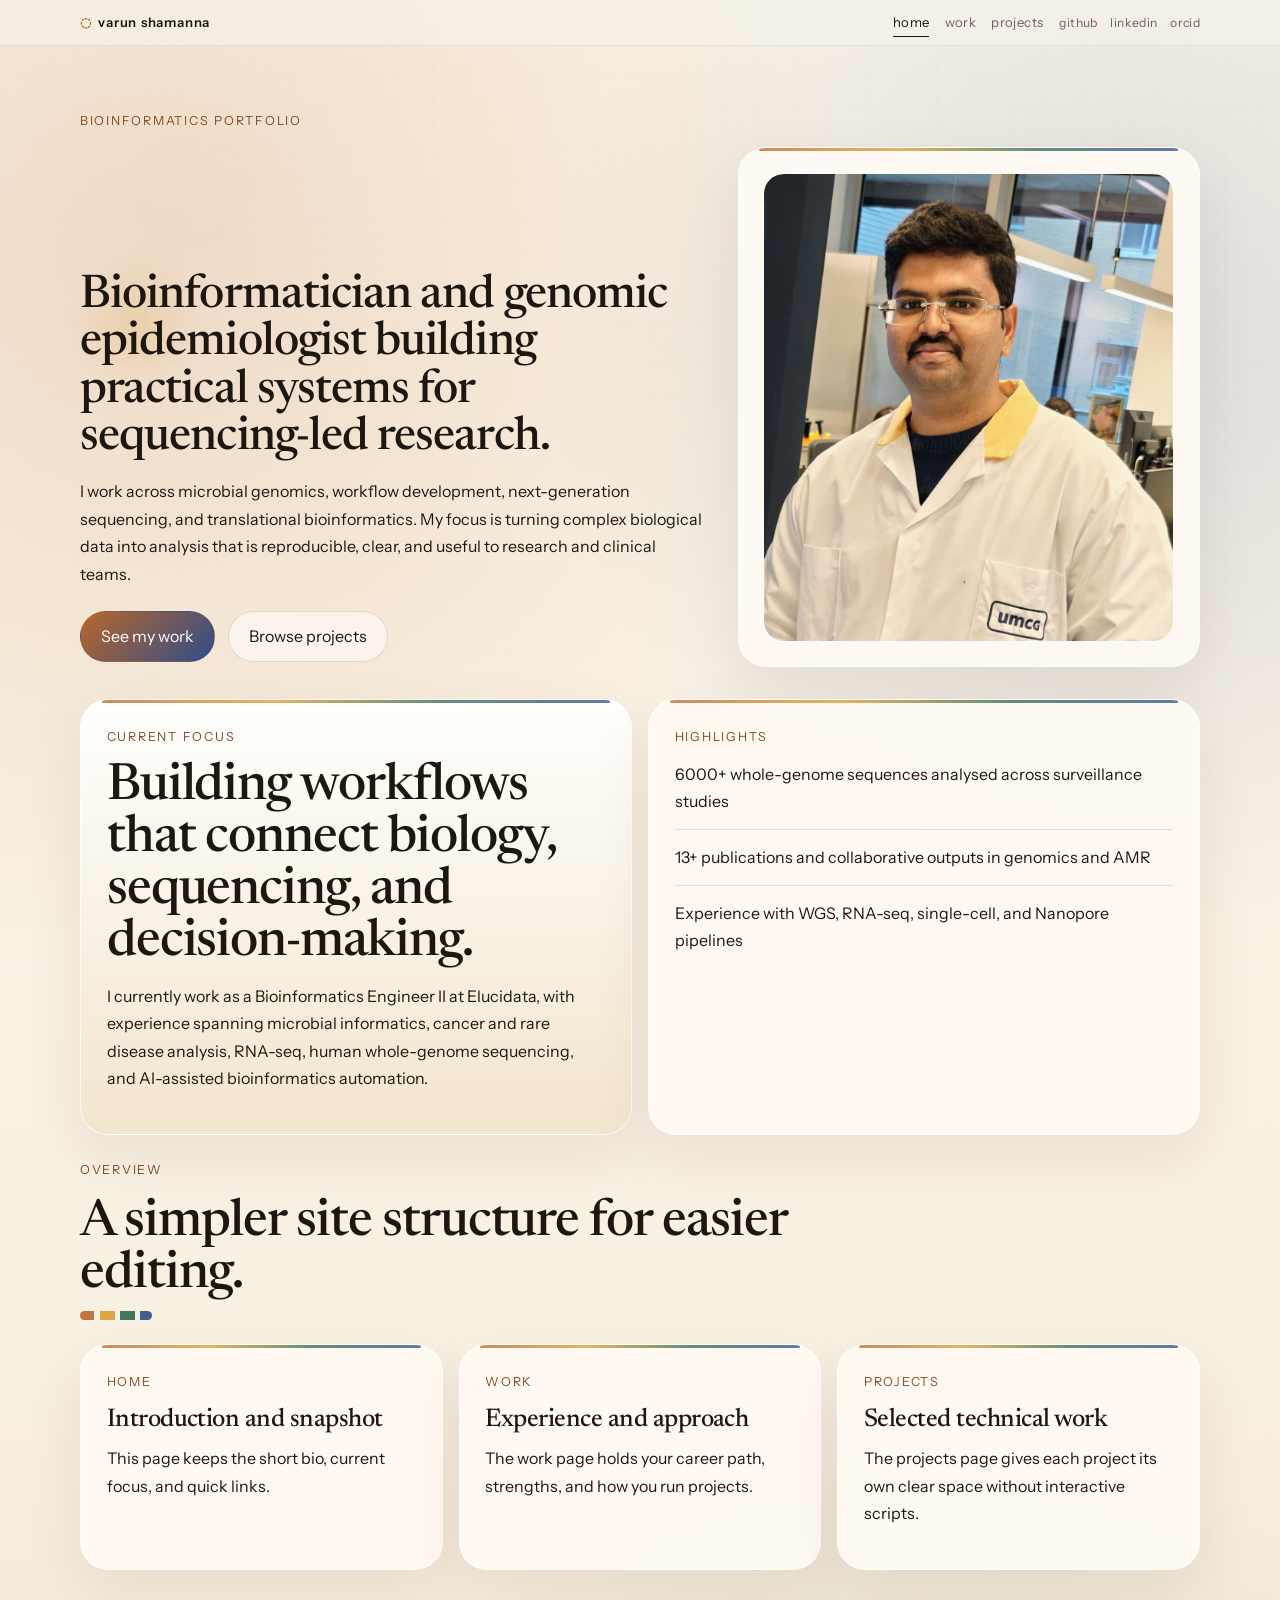
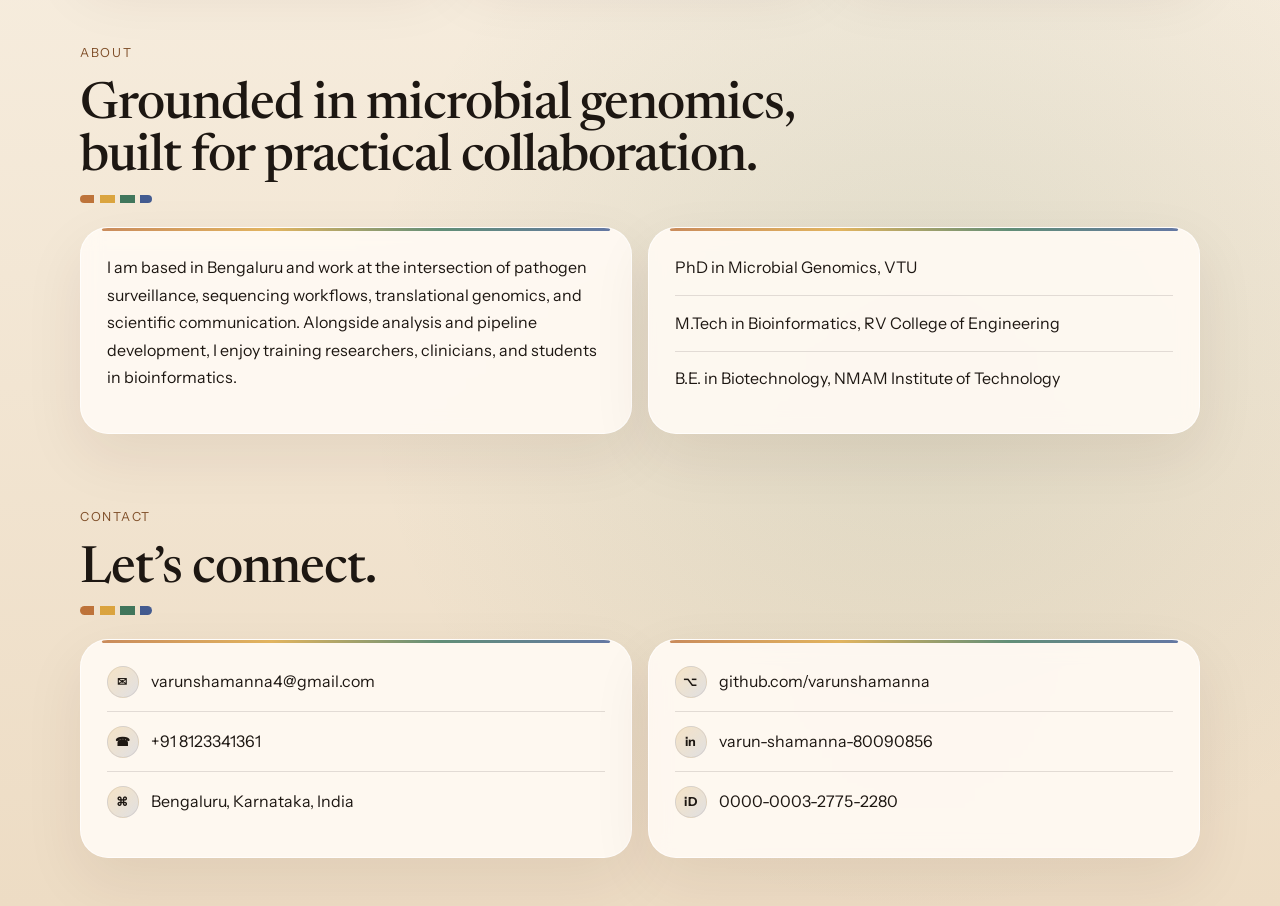
==== commit 7af02f34: "adding icons and photo" ====
--- a/index.html
+++ b/index.html
@@ -33,20 +33,25 @@
         <section class="hero-block shell">
             <p class="kicker">Bioinformatics Portfolio</p>
             <div class="hero-layout">
-                <div>
-                    <h1>Bioinformatician and genomic epidemiologist building practical systems for sequencing-led research.</h1>
-                </div>
-                <div class="hero-copy">
-                    <p>
-                        I work across microbial genomics, workflow development, next-generation sequencing, and
-                        translational bioinformatics. My focus is turning complex biological data into analysis that is
-                        reproducible, clear, and useful to research and clinical teams.
-                    </p>
-                    <div class="button-row">
-                        <a class="button button-primary" href="work.html">See my work</a>
-                        <a class="button" href="projects.html">Browse projects</a>
+                <div class="hero-intro">
+                    <div>
+                        <h1>Bioinformatician and genomic epidemiologist building practical systems for sequencing-led research.</h1>
+                    </div>
+                    <div class="hero-copy">
+                        <p>
+                            I work across microbial genomics, workflow development, next-generation sequencing, and
+                            translational bioinformatics. My focus is turning complex biological data into analysis that is
+                            reproducible, clear, and useful to research and clinical teams.
+                        </p>
+                        <div class="button-row">
+                            <a class="button button-primary" href="work.html">See my work</a>
+                            <a class="button" href="projects.html">Browse projects</a>
+                        </div>
                     </div>
                 </div>
+                <figure class="hero-photo panel">
+                    <img src="varun.jpg" alt="Portrait of Varun Shamanna">
+                </figure>
             </div>
         </section>
 
@@ -125,18 +130,17 @@
             </div>
             <div class="two-column">
                 <article class="panel">
-                    <ul class="detail-list">
-                        <li>Email: <a href="mailto:varunshamanna4@gmail.com">varunshamanna4@gmail.com</a></li>
-                        <li>Phone: +91 8123341361</li>
-                        <li>Location: Bengaluru, Karnataka, India</li>
+                    <ul class="detail-list contact-list">
+                        <li><span class="contact-icon" aria-hidden="true">✉</span><a href="mailto:varunshamanna4@gmail.com">varunshamanna4@gmail.com</a></li>
+                        <li><span class="contact-icon" aria-hidden="true">☎</span><span>+91 8123341361</span></li>
+                        <li><span class="contact-icon" aria-hidden="true">⌘</span><span>Bengaluru, Karnataka, India</span></li>
                     </ul>
                 </article>
                 <article class="panel">
-                    <ul class="detail-list">
-                        <li>GitHub: <a href="https://github.com/varunshamanna">github.com/varunshamanna</a></li>
-                        <li>LinkedIn: <a href="https://www.linkedin.com/in/varun-shamanna-80090856/">varun-shamanna-80090856</a></li>
-                        <li>ORCID: <a href="https://orcid.org/0000-0003-2775-2280">0000-0003-2775-2280</a></li>
-                        <li>Role: Bioinformatician and Genomic Epidemiologist</li>
+                    <ul class="detail-list contact-list">
+                        <li><span class="contact-icon" aria-hidden="true">⌥</span><a href="https://github.com/varunshamanna">github.com/varunshamanna</a></li>
+                        <li><span class="contact-icon" aria-hidden="true">in</span><a href="https://www.linkedin.com/in/varun-shamanna-80090856/">varun-shamanna-80090856</a></li>
+                        <li><span class="contact-icon" aria-hidden="true">iD</span><a href="https://orcid.org/0000-0003-2775-2280">0000-0003-2775-2280</a></li>
                     </ul>
                 </article>
             </div>
--- a/styles.css
+++ b/styles.css
@@ -239,15 +239,20 @@
     align-items: end;
 }
 
+.hero-intro {
+    display: grid;
+    gap: 0.8rem;
+}
+
 .hero-copy {
-    padding: 1.4rem 0 0.35rem;
-}
-
-.hero-layout > div:first-child {
+    padding: 0.2rem 0 0.35rem;
+}
+
+.hero-intro > div:first-child {
     position: relative;
 }
 
-.hero-layout > div:first-child::before {
+.hero-intro > div:first-child::before {
     content: "";
     position: absolute;
     left: -1rem;
@@ -261,6 +266,21 @@
     z-index: -1;
 }
 
+.hero-photo {
+    margin: 0;
+    padding: 0.8rem;
+    align-self: stretch;
+}
+
+.hero-photo img {
+    display: block;
+    width: 100%;
+    height: 100%;
+    min-height: 420px;
+    object-fit: cover;
+    border-radius: calc(var(--radius-lg) - 8px);
+}
+
 .kicker,
 .eyebrow {
     text-transform: uppercase;
@@ -376,6 +396,33 @@
 .detail-list li:first-child {
     border-top: 0;
     padding-top: 0;
+}
+
+.contact-list li {
+    display: flex;
+    align-items: center;
+    gap: 0.8rem;
+}
+
+.contact-list a,
+.contact-list span:last-child {
+    min-width: 0;
+}
+
+.contact-icon {
+    width: 2rem;
+    height: 2rem;
+    border-radius: 999px;
+    display: inline-flex;
+    align-items: center;
+    justify-content: center;
+    flex: 0 0 2rem;
+    font-size: 0.78rem;
+    font-weight: 700;
+    letter-spacing: 0.02em;
+    color: var(--ink);
+    background: linear-gradient(135deg, rgba(216, 157, 47, 0.22), rgba(48, 76, 137, 0.14));
+    border: 1px solid rgba(29, 23, 18, 0.08);
 }
 
 .timeline-list,
@@ -415,6 +462,10 @@
     .cards-3 {
         grid-template-columns: 1fr;
     }
+
+    .hero-photo {
+        max-width: 520px;
+    }
 }
 
 @media (max-width: 640px) {
@@ -436,6 +487,14 @@
         padding: 1.25rem;
     }
 
+    .hero-photo {
+        padding: 0.7rem;
+    }
+
+    .hero-photo img {
+        min-height: 320px;
+    }
+
     h1 {
         font-size: clamp(1.5rem, 8vw, 2.2rem);
     }
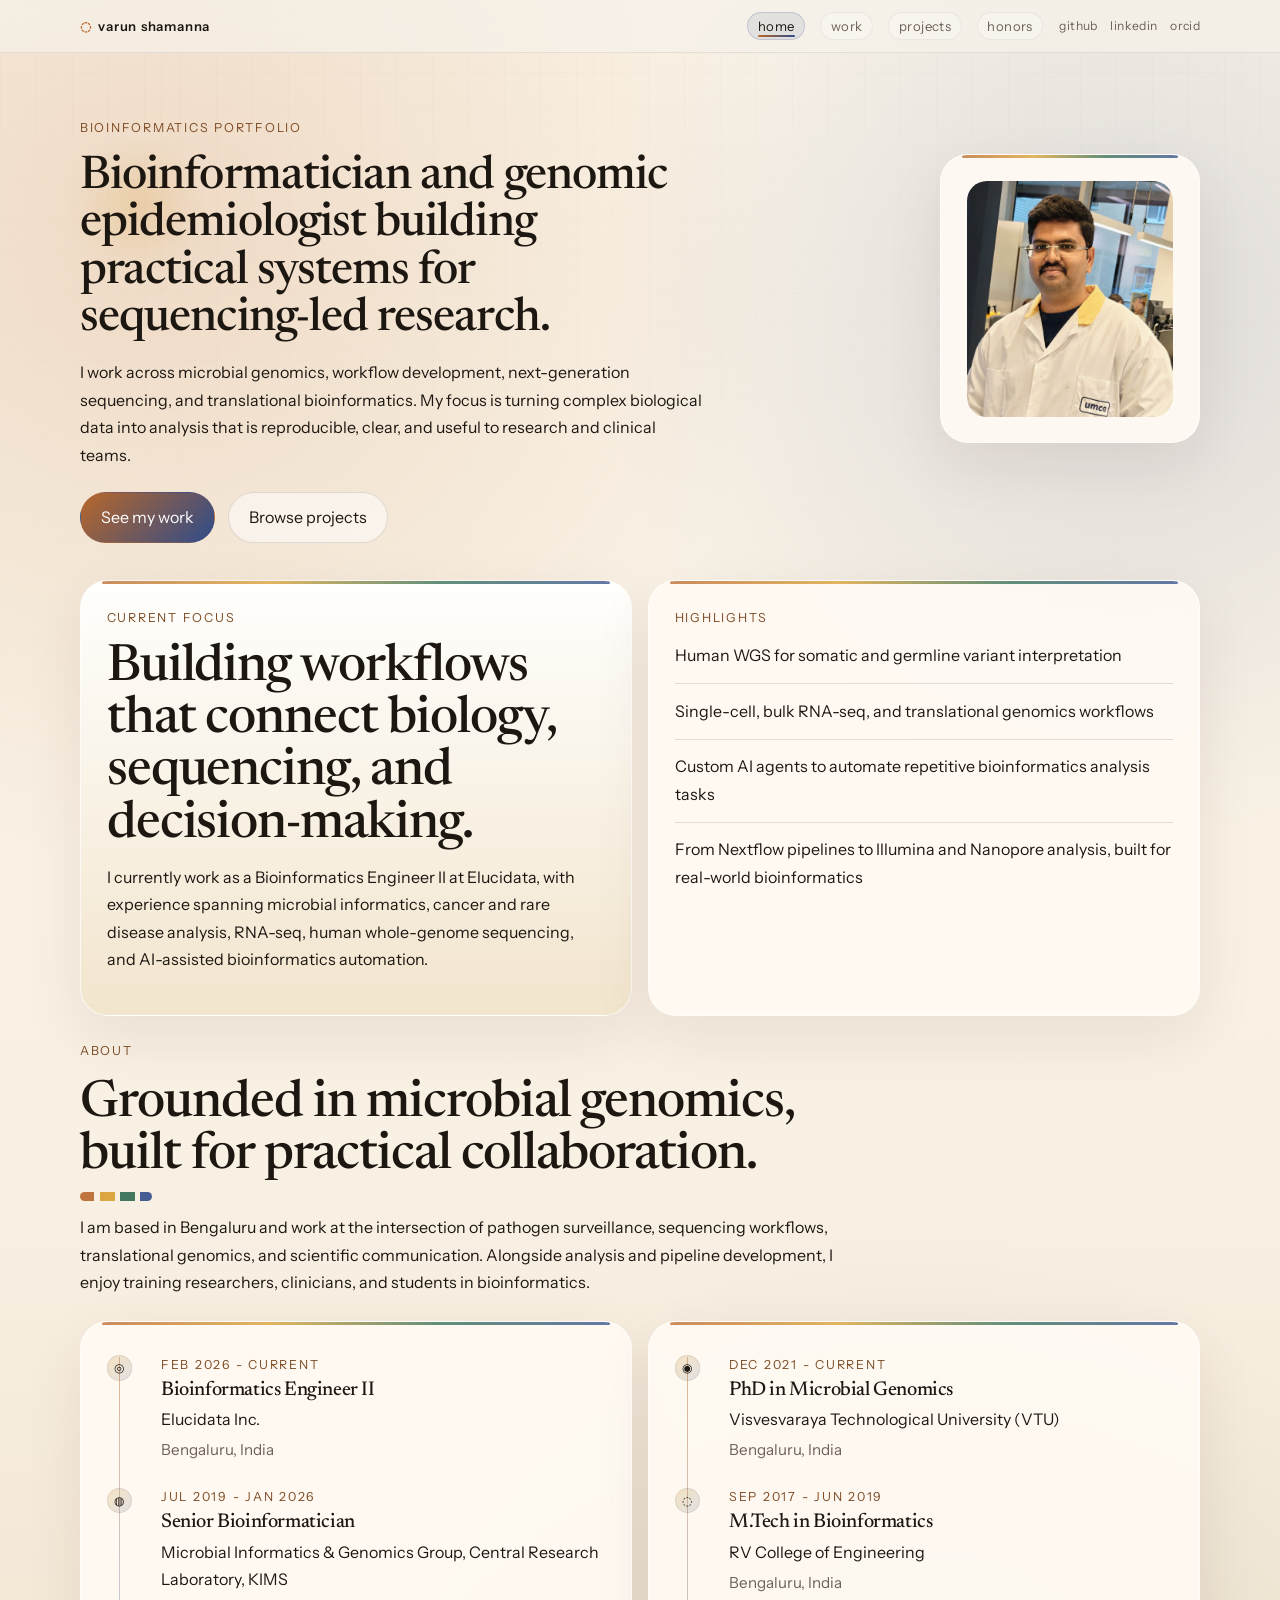
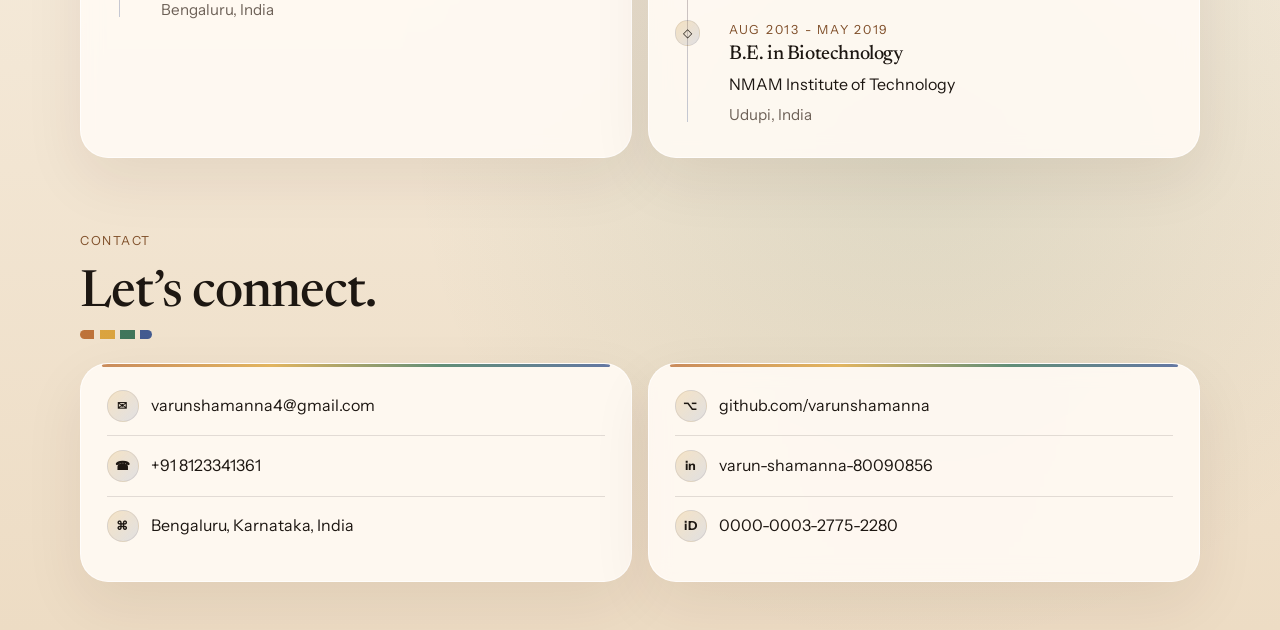
==== commit bd7e73c1: "fine tune" ====
--- a/index.html
+++ b/index.html
@@ -19,6 +19,7 @@
                     <a class="is-active" href="index.html">Home</a>
                     <a href="work.html">Work</a>
                     <a href="projects.html">Projects</a>
+                    <a href="honors.html">Honors</a>
                 </nav>
                 <div class="profile-links" aria-label="Profiles">
                     <a href="https://github.com/varunshamanna">GitHub</a>
@@ -69,56 +70,77 @@
             <article class="panel">
                 <p class="eyebrow">Highlights</p>
                 <ul class="detail-list">
-                    <li>6000+ whole-genome sequences analysed across surveillance studies</li>
-                    <li>13+ publications and collaborative outputs in genomics and AMR</li>
-                    <li>Experience with WGS, RNA-seq, single-cell, and Nanopore pipelines</li>
+                    <li>Human WGS for somatic and germline variant interpretation</li>
+                    <li>Single-cell, bulk RNA-seq, and translational genomics workflows</li>
+                    <li>Custom AI agents to automate repetitive bioinformatics analysis tasks</li>
+                    <li>From Nextflow pipelines to Illumina and Nanopore analysis, built for real-world bioinformatics</li>
                 </ul>
             </article>
         </section>
 
         <section class="shell section-block">
             <div class="section-heading">
-                <p class="kicker">Overview</p>
-                <h2>A simpler site structure for easier editing.</h2>
-            </div>
-            <div class="cards-3">
-                <article class="panel">
-                    <p class="eyebrow">Home</p>
-                    <h3>Introduction and snapshot</h3>
-                    <p>This page keeps the short bio, current focus, and quick links.</p>
-                </article>
-                <article class="panel">
-                    <p class="eyebrow">Work</p>
-                    <h3>Experience and approach</h3>
-                    <p>The work page holds your career path, strengths, and how you run projects.</p>
-                </article>
-                <article class="panel">
-                    <p class="eyebrow">Projects</p>
-                    <h3>Selected technical work</h3>
-                    <p>The projects page gives each project its own clear space without interactive scripts.</p>
-                </article>
-            </div>
-        </section>
-
-        <section class="shell section-block">
-            <div class="section-heading">
                 <p class="kicker">About</p>
                 <h2>Grounded in microbial genomics, built for practical collaboration.</h2>
+                <p>
+                    I am based in Bengaluru and work at the intersection of pathogen surveillance, sequencing
+                    workflows, translational genomics, and scientific communication. Alongside analysis and pipeline
+                    development, I enjoy training researchers, clinicians, and students in bioinformatics.
+                </p>
             </div>
             <div class="two-column">
                 <article class="panel">
-                    <p>
-                        I am based in Bengaluru and work at the intersection of pathogen surveillance, sequencing
-                        workflows, translational genomics, and scientific communication. Alongside analysis and
-                        pipeline development, I enjoy training researchers, clinicians, and students in bioinformatics.
-                    </p>
+                    <div class="education-timeline">
+                        <article class="education-item">
+                            <span class="education-icon" aria-hidden="true">◎</span>
+                            <div class="education-copy">
+                                <p class="eyebrow">Feb 2026 - Current</p>
+                                <h3>Bioinformatics Engineer II</h3>
+                                <p>Elucidata Inc.</p>
+                                <p class="education-meta">Bengaluru, India</p>
+                            </div>
+                        </article>
+                        <article class="education-item">
+                            <span class="education-icon" aria-hidden="true">◍</span>
+                            <div class="education-copy">
+                                <p class="eyebrow">Jul 2019 - Jan 2026</p>
+                                <h3>Senior Bioinformatician</h3>
+                                <p>Microbial Informatics &amp; Genomics Group, Central Research Laboratory, KIMS</p>
+                                <p class="education-meta">Bengaluru, India</p>
+                            </div>
+                        </article>
+                    </div>
                 </article>
                 <article class="panel">
-                    <ul class="detail-list">
-                        <li>PhD in Microbial Genomics, VTU</li>
-                        <li>M.Tech in Bioinformatics, RV College of Engineering</li>
-                        <li>B.E. in Biotechnology, NMAM Institute of Technology</li>
-                    </ul>
+                    <div class="education-timeline">
+                        <article class="education-item">
+                            <span class="education-icon" aria-hidden="true">◉</span>
+                            <div class="education-copy">
+                                <p class="eyebrow">Dec 2021 - Current</p>
+                                <h3>PhD in Microbial Genomics</h3>
+                                <p>Visvesvaraya Technological University (VTU)</p>
+                                <p class="education-meta">Bengaluru, India</p>
+                            </div>
+                        </article>
+                        <article class="education-item">
+                            <span class="education-icon" aria-hidden="true">◌</span>
+                            <div class="education-copy">
+                                <p class="eyebrow">Sep 2017 - Jun 2019</p>
+                                <h3>M.Tech in Bioinformatics</h3>
+                                <p>RV College of Engineering</p>
+                                <p class="education-meta">Bengaluru, India</p>
+                            </div>
+                        </article>
+                        <article class="education-item">
+                            <span class="education-icon" aria-hidden="true">◇</span>
+                            <div class="education-copy">
+                                <p class="eyebrow">Aug 2013 - May 2019</p>
+                                <h3>B.E. in Biotechnology</h3>
+                                <p>NMAM Institute of Technology</p>
+                                <p class="education-meta">Udupi, India</p>
+                            </div>
+                        </article>
+                    </div>
                 </article>
             </div>
         </section>
--- a/styles.css
+++ b/styles.css
@@ -166,31 +166,43 @@
 
 .site-nav a {
     position: relative;
-    padding: 0.15rem 0;
+    padding: 0.3rem 0.6rem;
+    border-radius: 999px;
     font-size: 0.82rem;
     letter-spacing: 0.03em;
     text-transform: lowercase;
     color: var(--muted);
-    transition: color 160ms ease;
+    background: rgba(255, 255, 255, 0.26);
+    border: 1px solid rgba(29, 23, 18, 0.06);
+    transition: color 160ms ease, background 160ms ease, border-color 160ms ease, transform 160ms ease;
 }
 
 .site-nav a::after {
     content: "";
     position: absolute;
-    left: 0;
-    right: 0;
-    bottom: -0.28rem;
-    height: 1px;
-    background: currentColor;
+    left: 0.6rem;
+    right: 0.6rem;
+    bottom: 0.12rem;
+    height: 2px;
+    border-radius: 999px;
+    background: linear-gradient(90deg, var(--saffron), var(--indigo));
     opacity: 0;
     transform: scaleX(0.4);
-    transform-origin: left center;
+    transform-origin: center;
     transition: opacity 160ms ease, transform 160ms ease;
 }
 
-.site-nav a:hover,
+.site-nav a:hover {
+    color: var(--ink);
+    background: rgba(216, 157, 47, 0.18);
+    border-color: rgba(184, 103, 42, 0.2);
+    transform: translateY(-1px);
+}
+
 .site-nav a.is-active {
     color: var(--ink);
+    background: rgba(48, 76, 137, 0.1);
+    border-color: rgba(48, 76, 137, 0.18);
 }
 
 .site-nav a:hover::after,
@@ -269,15 +281,17 @@
 .hero-photo {
     margin: 0;
     padding: 0.8rem;
-    align-self: stretch;
+    align-self: start;
+    max-width: 260px;
+    justify-self: end;
 }
 
 .hero-photo img {
     display: block;
     width: 100%;
-    height: 100%;
-    min-height: 420px;
-    object-fit: cover;
+    height: auto;
+    max-height: 360px;
+    object-fit: contain;
     border-radius: calc(var(--radius-lg) - 8px);
 }
 
@@ -351,6 +365,12 @@
 
 .cards-3 {
     grid-template-columns: repeat(3, minmax(0, 1fr));
+}
+
+.cards-4 {
+    display: grid;
+    gap: 1rem;
+    grid-template-columns: repeat(4, minmax(0, 1fr));
 }
 
 .panel {
@@ -431,6 +451,60 @@
     gap: 1rem;
 }
 
+.education-timeline {
+    position: relative;
+    display: grid;
+    gap: 1.2rem;
+    padding-top: 0.4rem;
+}
+
+.education-timeline::before {
+    content: "";
+    position: absolute;
+    left: 0.78rem;
+    top: 0.6rem;
+    bottom: 0.6rem;
+    width: 1px;
+    background: linear-gradient(180deg, rgba(184, 103, 42, 0.45), rgba(48, 76, 137, 0.28));
+}
+
+.education-item {
+    position: relative;
+    display: grid;
+    grid-template-columns: 2.4rem minmax(0, 1fr);
+    gap: 1rem;
+    align-items: start;
+}
+
+.education-icon {
+    width: 1.6rem;
+    height: 1.6rem;
+    margin-top: 0.1rem;
+    border-radius: 999px;
+    display: inline-flex;
+    align-items: center;
+    justify-content: center;
+    font-size: 0.78rem;
+    color: var(--ink);
+    background: linear-gradient(135deg, rgba(216, 157, 47, 0.24), rgba(48, 76, 137, 0.14));
+    border: 1px solid rgba(29, 23, 18, 0.08);
+    z-index: 1;
+}
+
+.education-copy h3 {
+    margin-bottom: 0.35rem;
+    font-size: 1.25rem;
+}
+
+.education-copy p {
+    margin-bottom: 0.22rem;
+}
+
+.education-meta {
+    color: var(--muted);
+    font-size: 0.95rem;
+}
+
 .timeline-item,
 .project-item {
     padding-top: 1.8rem;
@@ -459,12 +533,14 @@
     .feature-grid,
     .two-column,
     .cards-2,
-    .cards-3 {
+    .cards-3,
+    .cards-4 {
         grid-template-columns: 1fr;
     }
 
     .hero-photo {
-        max-width: 520px;
+        max-width: 260px;
+        justify-self: start;
     }
 }
 
@@ -489,10 +565,11 @@
 
     .hero-photo {
         padding: 0.7rem;
+        max-width: 220px;
     }
 
     .hero-photo img {
-        min-height: 320px;
+        max-height: none;
     }
 
     h1 {
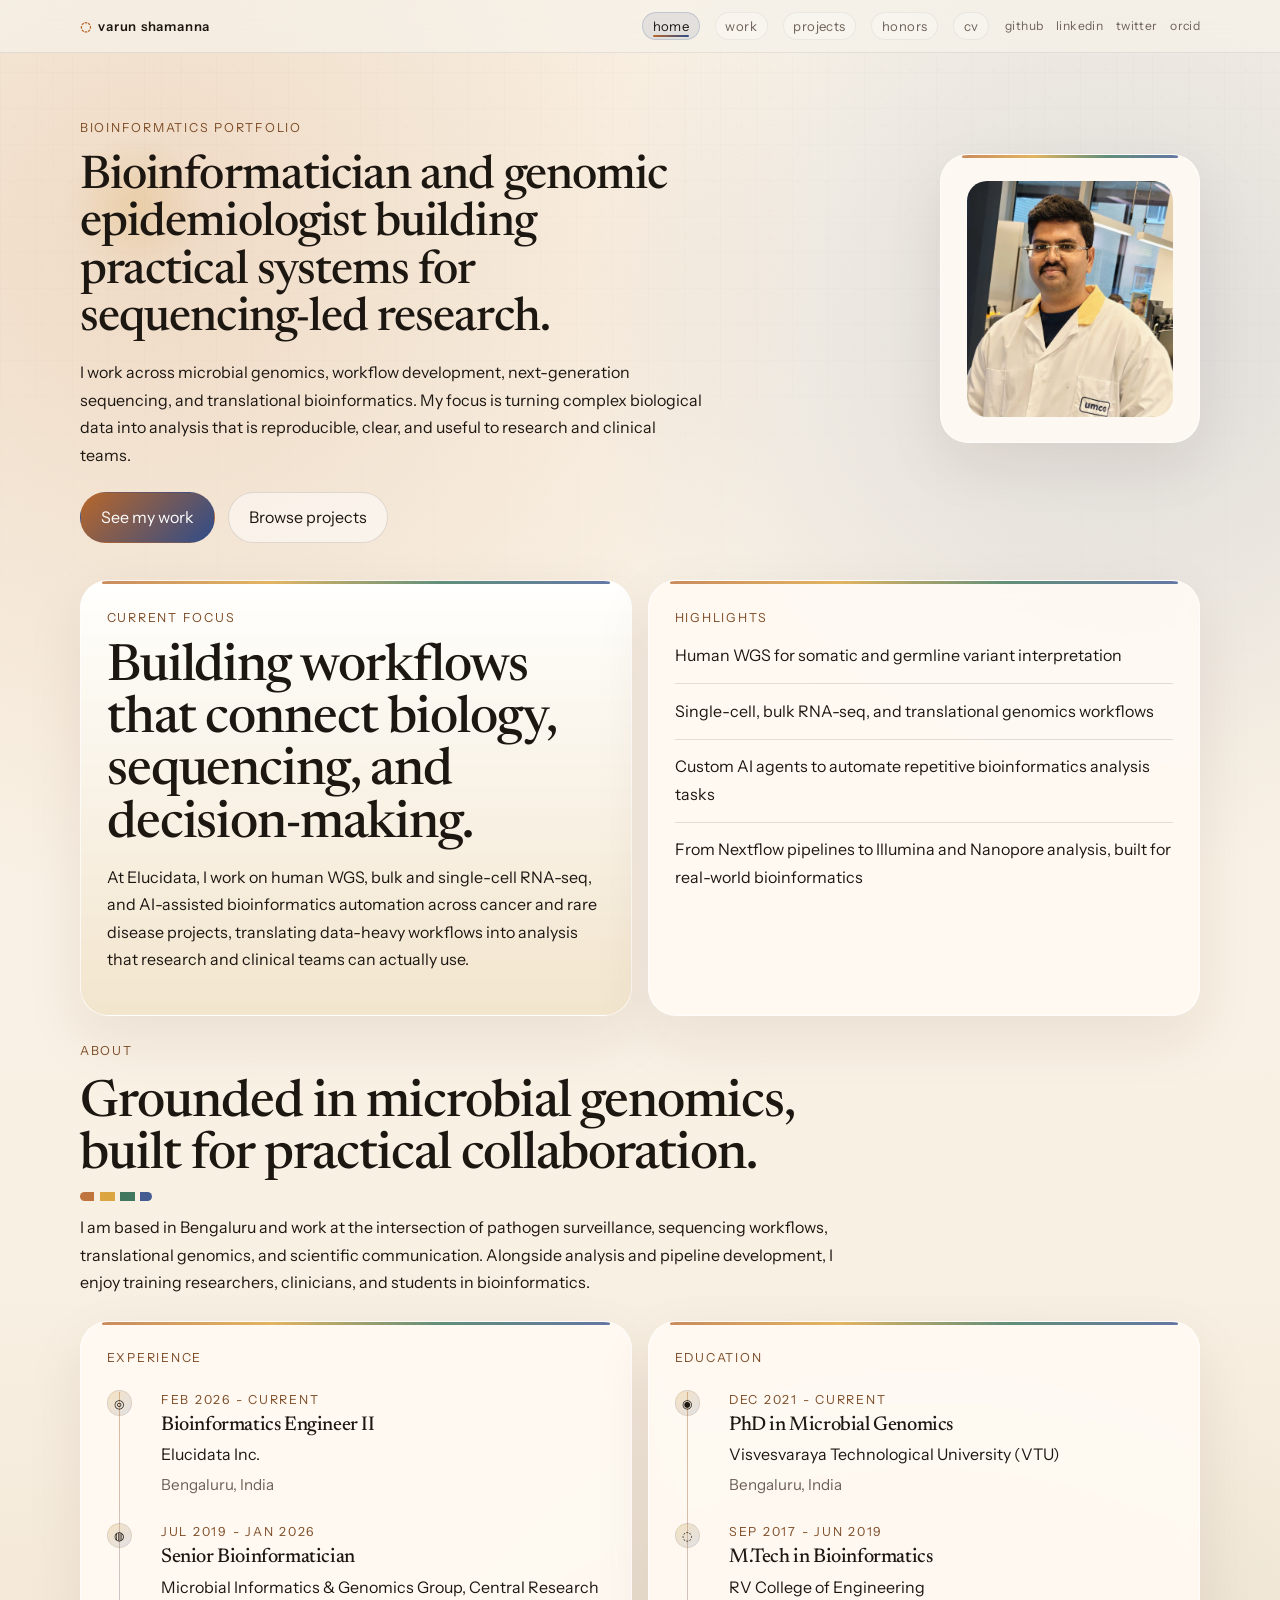
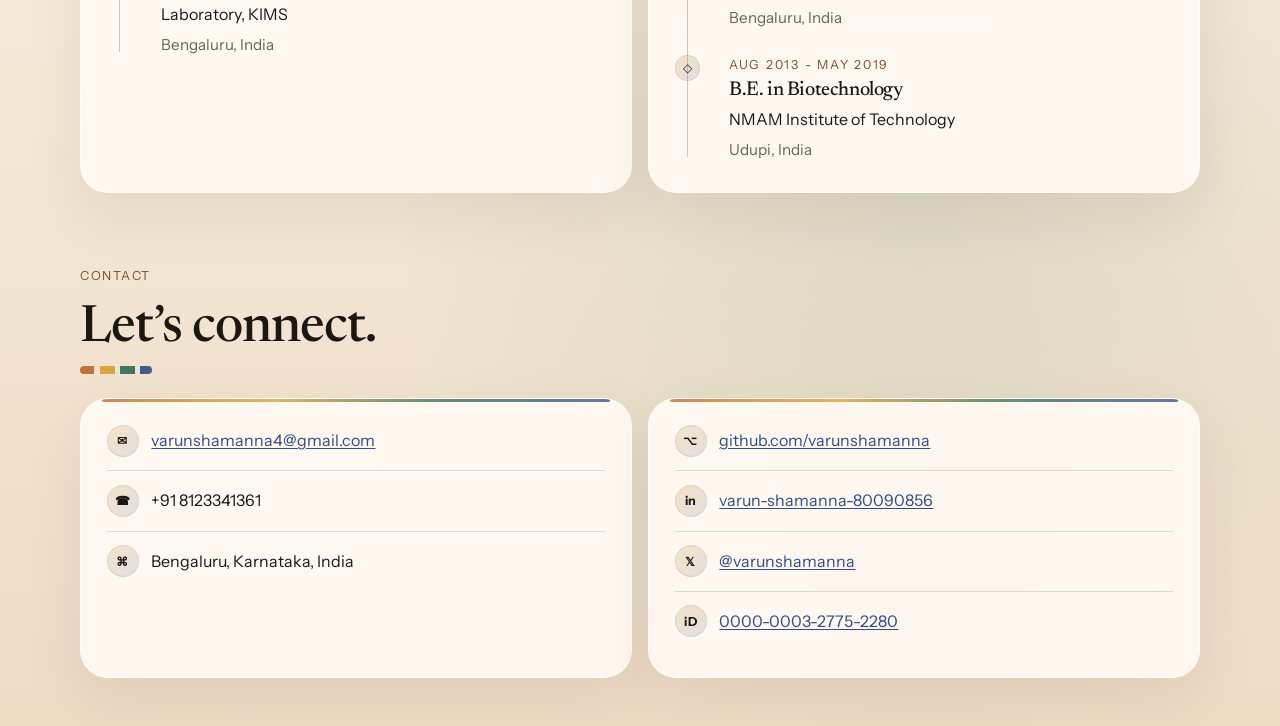
==== commit 19749f3b: "Refine portfolio site structure and content" ====
--- a/index.html
+++ b/index.html
@@ -20,10 +20,12 @@
                     <a href="work.html">Work</a>
                     <a href="projects.html">Projects</a>
                     <a href="honors.html">Honors</a>
+                    <a href="Varun_CV_27_03_2026.pdf" download>CV</a>
                 </nav>
                 <div class="profile-links" aria-label="Profiles">
                     <a href="https://github.com/varunshamanna">GitHub</a>
                     <a href="https://www.linkedin.com/in/varun-shamanna-80090856/">LinkedIn</a>
+                    <a href="https://twitter.com/varunshamanna">Twitter</a>
                     <a href="https://orcid.org/0000-0003-2775-2280">ORCID</a>
                 </div>
             </div>
@@ -61,9 +63,9 @@
                 <p class="eyebrow">Current Focus</p>
                 <h2>Building workflows that connect biology, sequencing, and decision-making.</h2>
                 <p>
-                    I currently work as a Bioinformatics Engineer II at Elucidata, with experience spanning microbial
-                    informatics, cancer and rare disease analysis, RNA-seq, human whole-genome sequencing, and
-                    AI-assisted bioinformatics automation.
+                    At Elucidata, I work on human WGS, bulk and single-cell RNA-seq, and AI-assisted bioinformatics
+                    automation across cancer and rare disease projects, translating data-heavy workflows into analysis
+                    that research and clinical teams can actually use.
                 </p>
             </article>
 
@@ -90,6 +92,7 @@
             </div>
             <div class="two-column">
                 <article class="panel">
+                    <p class="eyebrow">Experience</p>
                     <div class="education-timeline">
                         <article class="education-item">
                             <span class="education-icon" aria-hidden="true">◎</span>
@@ -112,6 +115,7 @@
                     </div>
                 </article>
                 <article class="panel">
+                    <p class="eyebrow">Education</p>
                     <div class="education-timeline">
                         <article class="education-item">
                             <span class="education-icon" aria-hidden="true">◉</span>
@@ -162,6 +166,7 @@
                     <ul class="detail-list contact-list">
                         <li><span class="contact-icon" aria-hidden="true">⌥</span><a href="https://github.com/varunshamanna">github.com/varunshamanna</a></li>
                         <li><span class="contact-icon" aria-hidden="true">in</span><a href="https://www.linkedin.com/in/varun-shamanna-80090856/">varun-shamanna-80090856</a></li>
+                        <li><span class="contact-icon" aria-hidden="true">𝕏</span><a href="https://twitter.com/varunshamanna">@varunshamanna</a></li>
                         <li><span class="contact-icon" aria-hidden="true">iD</span><a href="https://orcid.org/0000-0003-2775-2280">0000-0003-2775-2280</a></li>
                     </ul>
                 </article>
--- a/styles.css
+++ b/styles.css
@@ -229,6 +229,17 @@
     color: var(--ink);
 }
 
+.panel a {
+    color: var(--indigo);
+    text-decoration: underline;
+    text-decoration-thickness: 1px;
+    text-underline-offset: 0.14em;
+}
+
+.panel a:hover {
+    color: var(--saffron);
+}
+
 .button {
     border: 1px solid transparent;
     border-radius: 999px;
